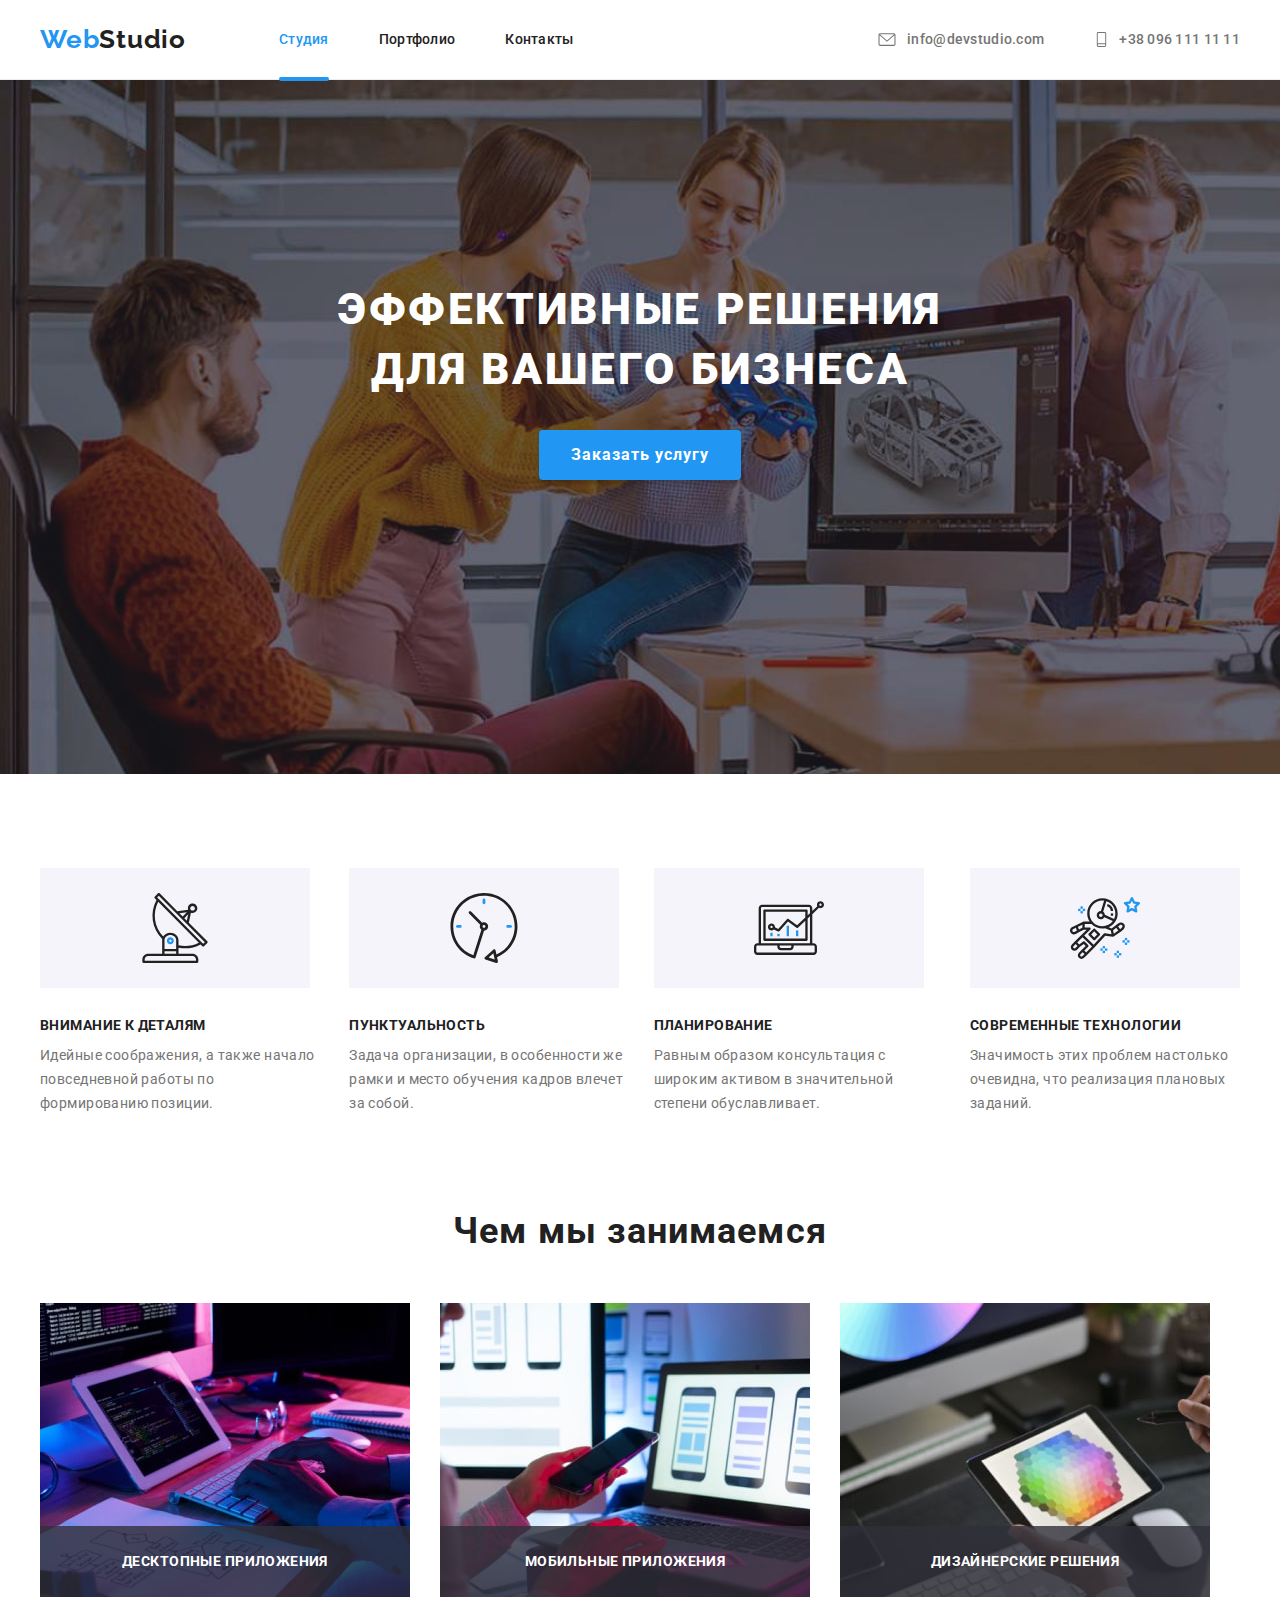
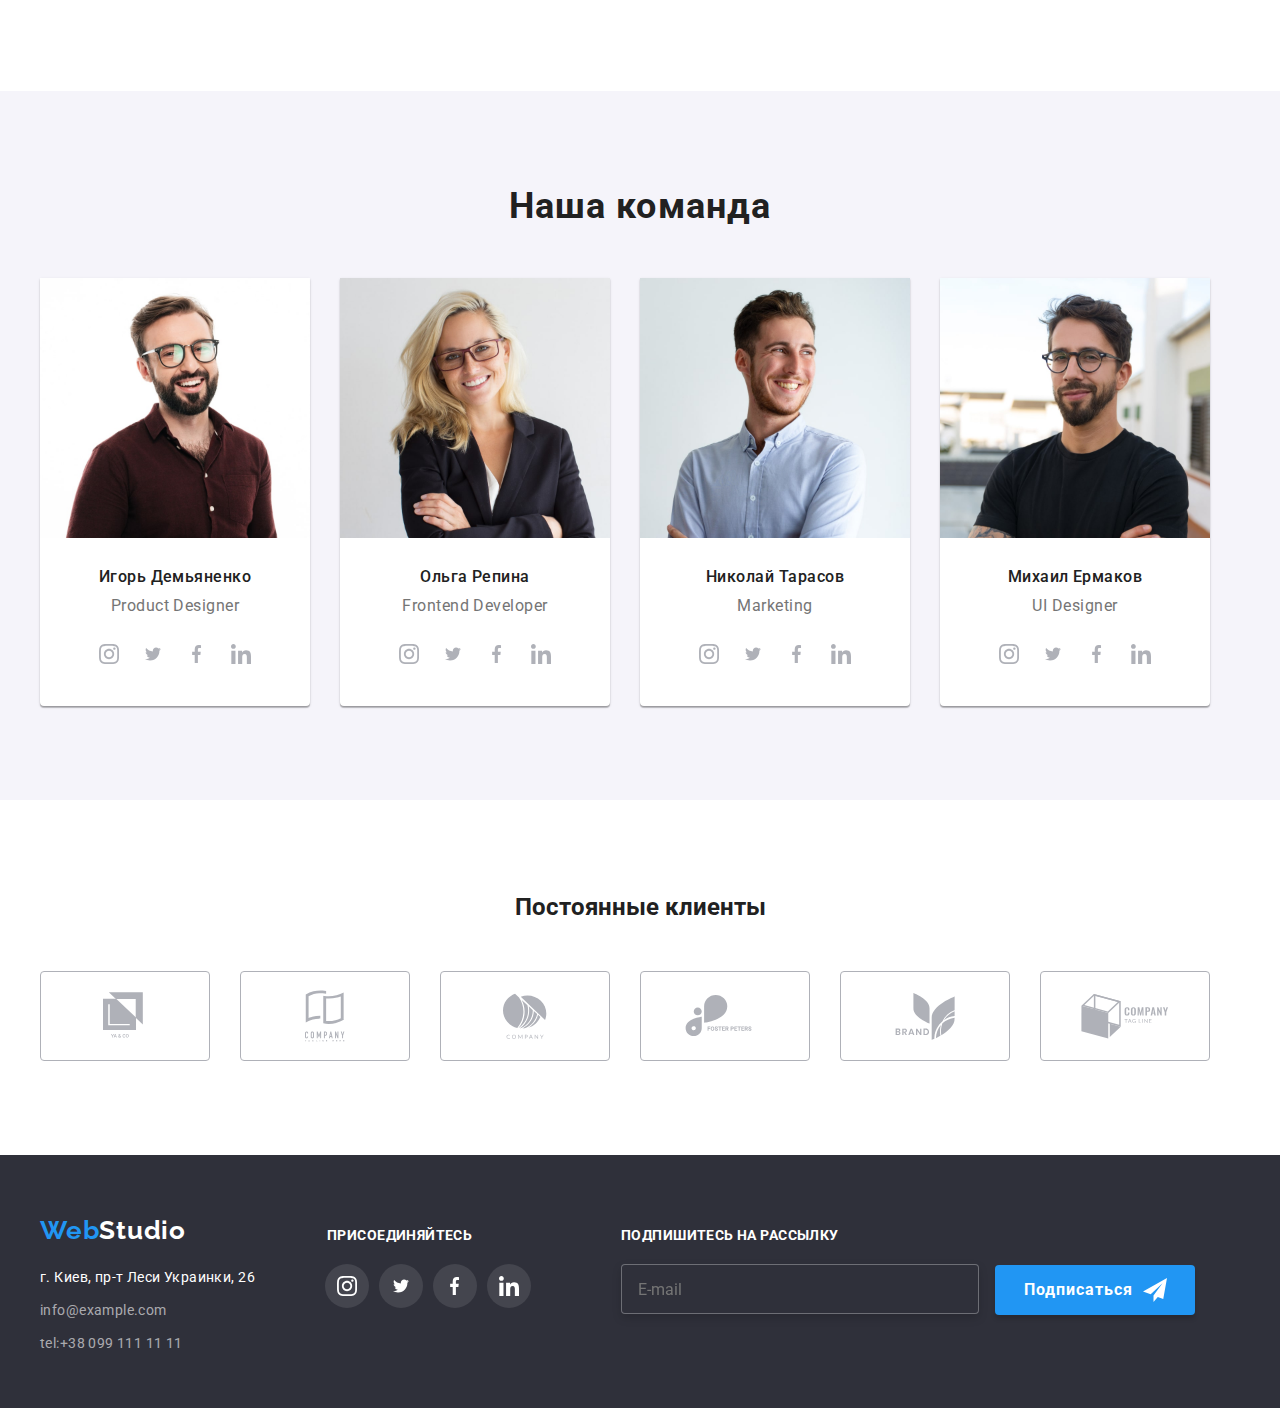
==== index.html @ 00662c03 "Add files via upload" ====
<!DOCTYPE html>
<html lang="en">
<head>
  <meta charset="UTF-8" />
  <meta name="viewport" content="width=device-width, initial-scale=1.0" />
  <title>Главная</title>
  <link href="https://fonts.googleapis.com/css2?family=Raleway:wght@700&family=Roboto:wght@400;500;700;900&display=swap"
    rel="stylesheet" />
  <link rel="stylesheet"
    href="https://cdnjs.cloudflare.com/ajax/libs/modern-normalize/1.0.0/modern-normalize.min.css" />
  <link rel="stylesheet" href="./css/main.css" />
  <link rel="stylesheet" href="./css/studio.css" />
</head>
  <body>
    <header class="header">
      <div class="container header-container">
      <a href="./"><p class="logo">Web<span class="logo-accent">Studio</span></p></a>
    <nav class="nav">
      <ul class="nav-list">
        <li class="nav-item"><a href="./" class="nav-link current">Студия</a></li>
        <li class="nav-item"><a href="./portfolio/portfolio.html" class="nav-link">Портфолио</a></li>
        <li class="nav-item"><a href="#our-team" class="nav-link">Контакты</a></li>
      </ul>
    </nav>
    <ul class="contacts">
      
      <li class="contacts-item">
        <a href="mailto:info@devstudio.com" class="contacts-link">
        <svg class="contacts-icon mail-icon">
          <use href="./img/icons/symbol-defs.svg#icon-mail"/>
        </svg>
          <span class="contacts-text">info@devstudio.com</span>
      </a>
      </li>
      <li class="contacts-item">
        <a href="tel:+380961111111" class="contacts-link">
          <svg class="contacts-icon tel-icon">
            <use href="./img/icons/symbol-defs.svg#icon-phone" />
          </svg><span class="contacts-text">+38 096 111 11 11</span></a>
      </li>
      </ul>
    </div>
    </header>
    <main>
      <section class="hero">
      <div class="container">
        <h1 class="hero-title">Эффективные решения<br> для вашего бизнеса</h1>
        <button class="hero-btn" data-modal-open>Заказать услугу</button>
      </div>
      <div class="backdrop is-hidden" data-modal>
        <div class="order">
          <form class="order-form">
            <h2 class="order-form-title">Оставьте свои данные, мы вам перезвоним</h2>
            <p class="form-field"><label for="name" class="form-label">Имя</label>
            <input type="text" name="name" id="name" class="form-input name" >
            <svg class="modal-name-img">
              <use href="./img/modal/symbol-defs.svg#name" />
            </svg>
          </p>
          
          <p class="form-field">
            <label for="tel" class="form-label">Телефон</label>
            <input type="tel" name="tel" id="tel" class="form-input tel">
            <svg class="modal-tel-img">
              <use href="./img/modal/symbol-defs.svg#tel"/>
            </svg>
          </p>
            

            <p class="form-field"><label for="email" class="form-label">Почта</label>
            <input type="email" name="email" id="email" class="form-input email">
          <svg class="modal-email-img">
            <use href="./img/modal/symbol-defs.svg#email" />
          </svg>
          </p>

            <p class="form-field">
              <label for="comments" class="form-label">Комментарии</label>
              <textarea name="comments" id="comments" placeholder="Введите текст" class="form-input text-area"></textarea>
            </p>


            <p class="form-field checkbox-field">
              <label for="license" class="checkbox-label">
                <input type="checkbox" name="license" id="license" value="agree" class="checkbox-input">
                <span class="checkbox-icon"></span>Соглашаюсь с рассылкой и принимаю <a href="" class="license-accent">Условия договора</a>
              </label>
            </p>

            <p class="send-order">
            <button class="send-order-btn">Отправить</button>
            </p>
          </form>
          <button class="close-btn" data-modal-close>
            
            <svg class="close-img">
              <use href="./img/modal/symbol-defs.svg#close-btn" />
            </svg>
            <!-- <svg class="close-img">
              <use href="./img/modal/" />
            </svg> -->
            
          </button>
        </div>
      </div>
      </section>
      <section class="feature">
        <h2 class="feature-main-title">Наши приемущества</h2>
        <div class="container">
          <ul class="feature-list">
            <li class="feature-item attention">
              <h3 class="feature-title">Внимание к деталям</h3>
              <p class="feature-text">Идейные соображения, а также начало повседневной работы по формированию позиции.</p>
            </li>
            <li class="feature-item punctuality">
              <h3 class="feature-title">Пунктуальность</h3>
              <p class="feature-text">Задача организации, в особенности же рамки и место обучения кадров влечет за собой.</p>
            </li>
            <li class="feature-item planning">
              <h3 class="feature-title">Планирование</h3>
              <p class="feature-text">Равным образом консультация с широким активом в значительной степени обуславливает.</p>
            </li>
            <li class="feature-item technologies">
              <h3 class="feature-title">Современные технологии</h3>
              <p class="feature-text">Значимость этих проблем настолько очевидна, что реализация плановых заданий.</p>
            </li>
          </ul>
        </div>
      </section>
      <section class="what-we-do">
        <div class="container">
          <h2 class="what-we-do-title">Чем мы занимаемся</h2>
          <ul class="what-we-do-list">
            <li class="what-we-do-item">
              <h3 class="what-we-do-item-title">Десктопные приложения</h3>
              <img src="./img/what-we-do/what-we-do_1.jpg" alt="Dont worry be happy" width="370" height="294"></li>
            <li class="what-we-do-item">
              <h3 class="what-we-do-item-title">Мобильные приложения</h3>
              <img src="./img/what-we-do/what-we-do_2.jpg" alt="Dont worry be happy" width="370" height="294"></li>
            <li class="what-we-do-item">
              <h3 class="what-we-do-item-title">Дизайнерские решения</h3>
              <img src="./img/what-we-do/what-we-do_3.jpg" alt="Dont worry be happy" width="370" height="294"></li>
          </ul>
        </div>
      </section>
      <section class="our-team" id="our-team">
        <div class="container">
<h2 class="our-team-title">Наша команда</h2>
<ul class="our-team-list">
  <li class="our-team-item"><img src="./img/our-team/our-team_1.jpg" alt="" width="270" height="260">
  <h3 class="our-team-item-title">Игорь Демьяненко</h3>
<p class="our-team-item-text">Product Designer</p>
<ul class="our-team-social-list">
  <li class="our-team-social-item"><a href="https://www.instagram.com/" class="our-team-social-link" target="_blank"
      rel="noopener noreferrer Nofollow"><svg class="social-icon instagram-icon">
        <use href='./img/icons/symbol-defs.svg#icon-instagram' />
      </svg></a></li>
      <li class="our-team-social-item"><a href="https://www.twitter.com/" class="our-team-social-link" target="_blank"
          rel="noopener noreferrer Nofollow"><svg class="social-icon twitter-icon">
            <use href='./img/icons/symbol-defs.svg#icon-twitter' />
          </svg></a></li>
          <li class="our-team-social-item"><a href="https://www.facebook.com/" class="our-team-social-link" target="_blank"
              rel="noopener noreferrer Nofollow"><svg class="social-icon facebook-icon">
                <use href='./img/icons/symbol-defs.svg#icon-facebook' />
              </svg></a></li>
              <li class="our-team-social-item"><a href="https://www.linkedin.com/" class="our-team-social-link" target="_blank"
                  rel="noopener noreferrer Nofollow"><svg class="social-icon linkedin-icon">
                    <use href='./img/icons/symbol-defs.svg#icon-linkedin' />
                  </svg></a></li>
</ul></li>
  <li class="our-team-item"><img src="./img/our-team/our-team_2.jpg" alt="" width="270" height="260">
  <h3 class="our-team-item-title">Ольга Репина</h3>
<p class="our-team-item-text">Frontend Developer</p>
<ul class="our-team-social-list">
  <li class="our-team-social-item"><a href="https://www.instagram.com/" class="our-team-social-link" target="_blank"
      rel="noopener noreferrer Nofollow"><svg class="social-icon instagram-icon">
        <use href='./img/icons/symbol-defs.svg#icon-instagram' />
      </svg></a></li>
      <li class="our-team-social-item"><a href="https://www.twitter.com/" class="our-team-social-link" target="_blank"
          rel="noopener noreferrer Nofollow"><svg class="social-icon twitter-icon">
            <use href='./img/icons/symbol-defs.svg#icon-twitter' />
          </svg></a></li>
          <li class="our-team-social-item"><a href="https://www.facebook.com/" class="our-team-social-link" target="_blank"
              rel="noopener noreferrer Nofollow"><svg class="social-icon facebook-icon">
                <use href='./img/icons/symbol-defs.svg#icon-facebook' />
              </svg></a></li>
              <li class="our-team-social-item"><a href="https://www.linkedin.com/" class="our-team-social-link" target="_blank"
                  rel="noopener noreferrer Nofollow"><svg class="social-icon linkedin-icon">
                    <use href='./img/icons/symbol-defs.svg#icon-linkedin' />
                  </svg></a></li>
</ul></li>
  <li class="our-team-item"><img src="./img/our-team/our-team_3.jpg" alt="" width="270" height="260">
  <h3 class="our-team-item-title">Николай Тарасов</h3>
<p class="our-team-item-text">Marketing</p>
<ul class="our-team-social-list">
  <li class="our-team-social-item"><a href="https://www.instagram.com/" class="our-team-social-link" target="_blank"
      rel="noopener noreferrer Nofollow"><svg class="social-icon instagram-icon">
        <use href='./img/icons/symbol-defs.svg#icon-instagram' />
      </svg></a></li>
      <li class="our-team-social-item"><a href="https://www.twitter.com/" class="our-team-social-link" target="_blank"
          rel="noopener noreferrer Nofollow"><svg class="social-icon twitter-icon">
            <use href='./img/icons/symbol-defs.svg#icon-twitter' />
          </svg></a></li>
          <li class="our-team-social-item"><a href="https://www.facebook.com/" class="our-team-social-link" target="_blank"
              rel="noopener noreferrer Nofollow"><svg class="social-icon facebook-icon">
                <use href='./img/icons/symbol-defs.svg#icon-facebook' />
              </svg></a></li>
              <li class="our-team-social-item"><a href="https://www.linkedin.com/" class="our-team-social-link" target="_blank"
                  rel="noopener noreferrer Nofollow"><svg class="social-icon linkedin-icon">
                    <use href='./img/icons/symbol-defs.svg#icon-linkedin' />
                  </svg></a></li>
</ul></li>
  <li class="our-team-item"><img src="./img/our-team/our-team_4.jpg" alt="" width="270" height="260">
  <h3 class="our-team-item-title">Михаил Ермаков</h3>
<p class="our-team-item-text">UI Designer</p>
<ul class="our-team-social-list">
  <li class="our-team-social-item"><a href="https://www.instagram.com/" class="our-team-social-link" target="_blank"
      rel="noopener noreferrer Nofollow"><svg class="social-icon instagram-icon">
        <use href='./img/icons/symbol-defs.svg#icon-instagram' />
      </svg></a></li>
      <li class="our-team-social-item"><a href="https://www.twitter.com/" class="our-team-social-link" target="_blank"
          rel="noopener noreferrer Nofollow"><svg class="social-icon twitter-icon">
            <use href='./img/icons/symbol-defs.svg#icon-twitter' />
          </svg></a></li>
          <li class="our-team-social-item"><a href="https://www.facebook.com/" class="our-team-social-link" target="_blank"
              rel="noopener noreferrer Nofollow"><svg class="social-icon facebook-icon">
                <use href='./img/icons/symbol-defs.svg#icon-facebook' />
              </svg></a></li>
              <li class="our-team-social-item"><a href="https://www.linkedin.com/" class="our-team-social-link" target="_blank"
                  rel="noopener noreferrer Nofollow"><svg class="social-icon linkedin-icon">
                    <use href='./img/icons/symbol-defs.svg#icon-linkedin' />
                  </svg></a></li>
</ul></li>
</ul>
        </div>
      </section>
      <section class="customers">
        <div class="container">
          <h2 class="customers-title">Постоянные клиенты</h2>
          <ul class="customers-list">
            <li class="customers-item"><a href="" class="customers-link"><svg class="customers-icon ya-co">
              <use href="./img/customers/symbol-defs.svg#icon-customers-logo1" />
            </svg></a></li>
            <li class="customers-item"><a href="" class="customers-link"><svg class="customers-icon comapny-tag-line-here">
              <use href="./img/customers/symbol-defs.svg#icon-customers-logo2" />
            </svg></a></li>
            <li class="customers-item"><a href="" class="customers-link"><svg class="customers-icon company">
              <use href="./img/customers/symbol-defs.svg#icon-customers-logo3" />
            </svg></a></li>
            <li class="customers-item"><a href="" class="customers-link"><svg class="customers-icon foster-peters">
              <use href="./img/customers/symbol-defs.svg#icon-customers-logo4" />
            </svg></a></li>
            <li class="customers-item"><a href="" class="customers-link"><svg class="customers-icon brand">
              <use href="./img/customers/symbol-defs.svg#icon-customers-logo5" />
            </svg></a></li>
            <li class="customers-item"><a href="" class="customers-link"><svg class="customers-icon company-tag-line">
              <use href="./img/customers/symbol-defs.svg#icon-customers-logo6" />
            </svg></a></li>
          </ul>
        </div>
      </section>
    </main>
    <footer class="footer">
      <div class="container">
        <div class="wrapper">
        <div>
          <a href="./" class="footer-logo-link">
            <p class="footer-logo logo">Web<span class="footer-logo-accent">Studio</span></p>
          </a>
          <ul class="footer-contacts-list">
            <li class="footer-contacts-item"><a href="https://www.google.com.ua/maps/place/%D0%B1%D1%83%D0%BB%D1%8C%D0%B2%D0%B0%D1%80+%D0%9B%D0%B5%D1%81%D1%96+%D0%A3%D0%BA%D1%80%D0%B0%D1%97%D0%BD%D0%BA%D0%B8,+26,+%D0%9A%D0%B8%D1%97%D0%B2,+02000"
                class="footer-contacts-address" target="_blank"
                  rel="noopener noreferrer Nofollow"><span class="footer-address-text">г. Киев, пр-т Леси Украинки, 26</span></a></li>
            <li class="footer-contacts-item"><a href="mailto:info@example.com" class="footer-contacts-mail" target="_blank"
                  rel="noopener noreferrer Nofollow"><span class="footer-mail-text">info@example.com</span></a></li>
            <li class="footer-contacts-item"><a href="tel:+380991111111" class="footer-contacts-tel" target="_blank"
                  rel="noopener noreferrer Nofollow"><span class="footer-tel-text">tel:+38 099 111 11 11</span></a></li>
          </ul>
        </div>
        <div>
          <h2 class="join-us">Присоединяйтесь</h2>
          <ul class="footer-social-list">
            <li class="footer-social-item"><a href="https://www.instagram.com/" class="footer-social-link" target="_blank"
                rel="noopener noreferrer Nofollow"><svg class="footer-social-icon instagram-icon">
                  <use href='./img/icons/symbol-defs.svg#icon-instagram' />
                </svg></a></li>
            <li class="footer-social-item"><a href="https://www.twitter.com/" class="footer-social-link" target="_blank"
                rel="noopener noreferrer Nofollow"><svg class="footer-social-icon twitter-icon">
                  <use href='./img/icons/symbol-defs.svg#icon-twitter' />
                </svg></a></li>
            <li class="footer-social-item"><a href="https://www.facebook.com/" class="footer-social-link" target="_blank"
                rel="noopener noreferrer Nofollow"><svg class="footer-social-icon facebook-icon">
                  <use href='./img/icons/symbol-defs.svg#icon-facebook' />
                </svg></a></li>
            <li class="footer-social-item"><a href="https://www.linkedin.com/" class="footer-social-link" target="_blank"
                rel="noopener noreferrer Nofollow"><svg class="footer-social-icon linkedin-icon">
                  <use href='./img/icons/symbol-defs.svg#icon-linkedin' />
                </svg></a></li>
          </ul>
        </div>
        <div class="subscribe">
          <form class="subscribe-form">
            <label for="subscribe-input" class="subscribe-label">Подпишитесь на рассылку</label>
            <input type="text" name="subscribe-input" id="subscribe-input" class="subscribe-input" placeholder="E-mail" >

            <button class="subscribe-btn"><span class="subscribe-btn-text">Подписаться</span> 
              <div class="subscribe-btn-img">
              <img src="./img/icons/icons-src/subscribe.svg" alt="Dont worry be happy"></div> </button>
          </form>
        </div>
        </div>
      </div>
    </footer>
    <script src="./js/js.js"></script>
  </body>

</html>
---- css/main.css ----
:root {
  --major-text-color: #757575;
  --title-text-color: #212121;
  --accent-color: #2196f3;
  --major-white-color: #ffffff;
  --minor-white-color: rgba(255, 255, 255, 0.6);
  --minor-bg-color: #2f303a;
  --sub-minor-bg-color: #f5f4fa;
  --icon-main: #afb1b8;
}

html {
  box-sizing: border-box;
}

*,
*::before,
*::after {
  box-sizing: inherit;
  margin: 0;
  padding: 0;
}

body {
  color: var(--major-text-color);
  font-family: "Roboto", sans-serif;
}
img {
  display: block;
}

h1,
h2,
h3,
h4,
h5,
h6 {
  color: var(--title-text-color);
  font-weight: 700;
  margin-top: 0;
  margin-bottom: 0;
}

a {
  text-decoration: none;
}
button {
  border: 0;
}

ul {
  padding-inline-start: 0px;
  margin: 0px;
  padding: 0px;
}

li {
  padding-inline-start: 0px;
  list-style-type: none;
}

p {
  margin-top: 0;
  margin-bottom: 0;
}

input {
  margin: 0;
  padding: 0;
}
.container {
  margin: 0 auto;
  width: 1230px;
  padding-left: 15px;
  padding-right: 15px;
}
/* Header */
.header {
  margin-top: 24px;
  padding-bottom: 24px;
  border-bottom: 1px solid #ececec;
}
.header-container {
  display: flex;
  align-items: center;
  justify-content: center;
}
.logo {
  font-family: Raleway;
  font-weight: 700;
  font-size: 26px;
  line-height: 1.2;
  letter-spacing: 0.03em;

  color: var(--accent-color);
}
.logo-accent {
  color: var(--title-text-color);
}
.nav {
  margin-left: 93px;
}
.nav-list {
  display: flex;
}
.nav-item {
}
.nav-list .nav-item + .nav-item {
  margin-left: 50px;
}
.nav-link {
  position: relative;
  font-weight: 500;
  font-size: 14px;
  line-height: 1.2;
  letter-spacing: 0.02em;

  color: var(--title-text-color);
}
.nav-link:hover,
.nav-link:focus {
  color: var(--accent-color);
  transition: cubic-bezier(0.4, 0, 0.2, 1);
  transition-duration: 250ms;
}
.nav-link.current {
  color: var(--accent-color);
}

.nav-link.current::after {
  display: block;
  content: "";
  margin-top: 28px;
  width: 100%;
  height: 4px;
  background-color: var(--accent-color);
  border-radius: 4px;
  position: absolute;
}
.nav-link.current:hover::after {
  width: 100%;
}

.contacts-link {
  display: flex;
  align-items: center;
  color: var(--major-text-color);
}
.contacts {
  display: flex;
  margin-left: auto;
  font-weight: 500;
  font-size: 14px;
  line-height: 1.2;
  letter-spacing: 0.02em;
  columns: var(--major-text-color);
}
.contacts .contacts-item + .contacts-item {
  margin-left: 50px;
}
.contacts-icon,
.contacts-icon {
  fill: var(--major-text-color);
}
.mail-icon {
  width: 20px;
  height: 17px;
}
.tel-icon {
  width: 15px;
  height: 17px;
}

.contacts-link:hover,
.contacts-link:focus {
  color: var(--accent-color);
  transition: cubic-bezier(0.4, 0, 0.2, 1);
  transition-duration: 250ms;
}
.contacts-link:hover .contacts-icon,
.contacts-link:focus .contacts-icon {
  transition: cubic-bezier(0.4, 0, 0.2, 1);
  transition-duration: 250ms;
  fill: var(--accent-color);
}

.contacts-text {
  margin-left: 10px;
}
/* Header */
/* Footer */
.footer {
  background-color: var(--minor-bg-color);
}
.wrapper {
  display: flex;
}
.footer-logo {
  padding-top: 60px;
  margin-bottom: 20px;
}
.footer-logo-accent {
  color: var(--major-white-color);
}

.footer-address-text {
  display: block;
  font-size: 14px;
  line-height: 1.71;
  letter-spacing: 0.03em;
  color: var(--major-white-color);
  margin-bottom: 9px;
}
.footer-contacts-mail {
  display: block;
  margin-bottom: 9px;
}

.footer-mail-text,
.footer-tel-text {
  font-size: 14px;
  line-height: 1.71;
  letter-spacing: 0.03em;
  color: var(--minor-white-color);
}
.join-us {
  display: block;
  font-weight: 700;
  font-size: 14px;
  margin-top: 72px;
  margin-left: 72px;
  margin-bottom: 20px;
  line-height: 1.2;
  letter-spacing: 0.03em;
  text-transform: uppercase;
  color: var(--major-white-color);
}

.footer-social-list {
  display: inline-flex;
  border-radius: 50%;
  margin-left: 70px;
  margin-bottom: 100px;
}
.footer-social-list .footer-social-item + .footer-social-item {
  margin-left: 10px;
}

.footer-social-link {
  width: 44px;
  height: 44px;
  display: flex;
  align-items: center;
  justify-content: center;
}
.footer-social-icon {
  fill: var(--major-white-color);
}
.footer-social-item {
  background-color: rgba(255, 255, 255, 0.1);
  border-radius: 50%;
}
.footer-social-item:hover {
  background-color: var(--accent-color);
  border-radius: 50%;
  transition: cubic-bezier(0.4, 0, 0.2, 1);
  transition-duration: 250ms;
}
.footer-social-item:hover .social-icon {
  fill: var(--major-white-color);
  transition: cubic-bezier(0.4, 0, 0.2, 1);
  transition-duration: 250ms;
}

.subscribe {
  margin-left: 90px;
  margin-top: 72px;
}
.subscribe-input {
  width: 358px;
  height: 50px;
  padding-left: 16px;
  color: var(--major-text-color);
  background: #2f303a;
  border: 1px solid rgba(255, 255, 255, 0.3);
  box-sizing: border-box;
  filter: drop-shadow(0px 4px 4px rgba(0, 0, 0, 0.15));
  border-radius: 4px;
}
.subscribe-form {
}
.subscribe-label {
  display: block;
  margin-bottom: 20px;
  font-weight: 700;
  font-size: 14px;
  line-height: 1.2;
  letter-spacing: 0.03em;
  text-transform: uppercase;
  color: var(--major-white-color);
}
.subscribe-btn {
  display: inline-flex;
  position: relative;
  width: 200px;
  height: 50px;
  margin-left: 12px;
  font-weight: 700;
  font-size: 16px;
  line-height: 1.87;
  align-items: center;
  text-align: center;
  letter-spacing: 0.06em;
  color: var(--major-white-color);
  background: var(--accent-color);
  background-position: 160px center;
  box-shadow: 0px 4px 4px rgba(0, 0, 0, 0.15);
  border-radius: 4px;
}
.subscribe-btn-text {
  margin-left: 29px;
  margin-right: 10px;
}
/* Footer */
/* Social icons */
.instagram-icon {
  width: 20px;
  height: 20px;
}

.twitter-icon {
  width: 20px;
  height: 16px;
}
.facebook-icon {
  width: 10px;
  height: 20px;
}
.linkedin-icon {
  width: 20px;
  height: 20px;
}
/* Social icons */
---- css/studio.css ----
/* Hero */
.hero {
  text-align: center;
  padding-bottom: 94px;
  padding-top: 200px;
  background-image: url(../img/hero/img-overlay.svg), url(../img/hero/hero-img.jpg);
  background-repeat: no-repeat;
  background-size: cover;
}
.hero-title {
  color: var(--major-white-color);
  font-weight: 900;
  font-size: 44px;
  line-height: 1.36em;
  letter-spacing: 0.06em;
  text-transform: uppercase;
  margin-bottom: 30px;
}
.hero-btn {
  font-weight: 700;
  font-size: 16px;
  line-height: 1.87;
  letter-spacing: 0.06em;
  padding: 10px 32px;
  margin-bottom: 200px;
  color: #ffffff;
  background-color: var(--accent-color);
  box-shadow: 0px 4px 4px rgba(0, 0, 0, 0.15);
  border-radius: 4px;
  cursor: pointer;
}
/* Hero */
/* Order */
.backdrop {
  position: fixed;
  top: 0;
  left: 0;
  width: 100%;
  height: 100%;
  background-color: rgba(0, 0, 0, 0.2);
  z-index: 3;
}

.backdrop.is-hidden {
  opacity: 0;
  pointer-events: none;
}
.order {
  position: absolute;
  top: 50%;
  left: 50%;
  transform: translate(-50%, -50%);
  animation: animate 100ms;
  width: 528px;
  height: 581px;
  text-align: left;
  background-color: var(--major-white-color);
  box-shadow: 0px 1px 3px rgba(0, 0, 0, 0.12), 0px 1px 1px rgba(0, 0, 0, 0.14), 0px 2px 1px rgba(0, 0, 0, 0.2);
  border-radius: 4px;
}

.order::before {
  content: "";
}

.order-form-title {
  margin-top: 40px;
  margin-bottom: 30px;
  font-weight: 700;
  font-size: 20px;
  line-height: 1.2;
  text-align: center;
  letter-spacing: 0.03em;

  color: var(--title-text-color);
}

.form-field {
  position: relative;
  /* outline: 2px solid black; */
  /* display: flex;
  flex-direction: column;
  align-items: start; */
  width: 448px;
  margin: 0 auto 10px;
}

.form-label {
  font-size: 12px;
  line-height: 1.2;
  letter-spacing: 0.01em;

  color: var(--major-text-color);
}

.form-input {
  width: 100%;
  height: 40px;
  padding-left: 35px;
  border: 1px solid rgba(33, 33, 33, 0.2);
  box-sizing: border-box;
  border-radius: 4px;
  font-size: 14px;
  line-height: 1.71;
  letter-spacing: 0.03em;
  color: var(--major-text-color);
}
.form-input {
  outline: none;
}

.modal-name-img {
  position: absolute;
  top: 32px;
  left: 15px;
  width: 12px;
  height: 12px;
}
.modal-tel-img {
  position: absolute;
  top: 32px;
  left: 15px;
  width: 13px;
  height: 13px;
}
.modal-email-img {
  position: absolute;
  top: 32px;
  left: 15px;
  width: 15px;
  height: 12px;
}
.form-input.name:hover,
.form-input.name:focus {
  border-color: var(--accent-color);
  transition: cubic-bezier(0.4, 0, 0.2, 1);
  transition-duration: 250ms;
}
.form-input.name:hover + .modal-name-img,
.form-input.name:focus + .modal-name-img {
  fill: var(--accent-color);
  transition: cubic-bezier(0.4, 0, 0.2, 1);
  transition-duration: 250ms;
}
.form-input.email:hover,
.form-input.email:focus {
  border-color: var(--accent-color);
  transition: cubic-bezier(0.4, 0, 0.2, 1);
  transition-duration: 250ms;
}
.form-input.email:hover + .modal-email-img,
.form-input.email:focus + .modal-email-img {
  fill: var(--accent-color);
  transition: cubic-bezier(0.4, 0, 0.2, 1);
  transition-duration: 250ms;
}
.form-input.tel:hover,
.form-input.tel:focus {
  border-color: var(--accent-color);
  transition: cubic-bezier(0.4, 0, 0.2, 1);
  transition-duration: 250ms;
}
.form-input.tel:hover + .modal-tel-img,
.form-input.tel:focus + .modal-tel-img {
  fill: var(--accent-color);
  transition: cubic-bezier(0.4, 0, 0.2, 1);
  transition-duration: 250ms;
}

.send-order {
  margin-top: 30px;
  text-align: center;
}
.send-order-btn {
  padding: 10px 56px;
  font-weight: 700;
  font-size: 16px;
  line-height: 1.87;
  letter-spacing: 0.06em;

  color: var(--major-white-color);
  background: var(--accent-color);
  box-shadow: 0px 4px 4px rgba(0, 0, 0, 0.15);
  border-radius: 4px;
  cursor: pointer;
}
.form-field {
  position: relative;
}
.checkbox-input {
  position: absolute;
  appearance: none;
}
.checkbox-field {
}
.checkbox-label {
  font-size: 14px;
  line-height: 1.71;
  letter-spacing: 0.03em;
  color: var(--major-text-color);
}
.checkbox-icon {
  display: inline-block;
  width: 16px;
  height: 15px;
  margin-right: 9px;
  border: 1px solid black;
  border-radius: 4px;
}
.license-accent {
  color: var(--accent-color);
  text-decoration: underline;
}

.checkbox-input:checked + .checkbox-icon {
  background-color: var(--accent-color);
  background-image: url(../img/modal/checkbox.svg);
  background-repeat: no-repeat;
  background-size: contain;
  background-origin: border-box;
  border-color: var(--accent-color);
}

.text-area {
  width: 448px;
  height: 120px;
  padding: 12px 16px;
  resize: none;
}

.form- @keyframes animate {
  0% {
    transform: scale(0);
  }

  50% {
    transform: scale(0.5);
  }

  100% {
    transform: scale(1);
  }
}
.close-btn {
  position: absolute;
  top: 8px;
  right: 8px;
  width: 30px;
  height: 30px;
  background-color: #ffffff;
  border: 1px solid rgba(0, 0, 0, 0.1);
  border-radius: 50%;
  cursor: pointer;
}
.close-img {
  position: absolute;
  top: 50%;
  left: 50%;
  transform: translate(-50%, -50%);
  width: 11px;
  height: 11px;
  fill: var(--title-text-color);
}

.close-btn:hover .close-img {
  fill: var(--accent-color);
}

.close-order {
  width: 11px;
  height: 11px;
  fill: black;
}

/* Order */
/* Feature */
.feature {
  /* outline: 1px solid yellow; */
  padding-top: 94px;
  padding-bottom: 94px;
}
.feature-main-title {
  display: none;
}
.feature-list {
  display: flex;
}

.feature-list .feature-item + .feature-item {
  margin-left: 30px;
}

.feature-title {
  font-weight: 700;
  margin-bottom: 10px;
  font-size: 14px;
  line-height: 1.14em;
  letter-spacing: 0.03em;
  text-transform: uppercase;
}
.feature-text {
  font-size: 14px;
  line-height: 1.71em;
  letter-spacing: 0.03em;
}
.feature-list .feature-item::before {
  content: "";
  display: inline-flex;
  width: 270px;
  height: 120px;
  margin-bottom: 30px;
  background-color: var(--btn-bg-color);
}
.feature-list .attention::before {
  content: "";
  background-color: var(--sub-minor-bg-color);
  background-image: url(../img/feature/feature-1.svg);
  background-repeat: no-repeat;
  background-position: center;
}
.feature-list .punctuality::before {
  content: "";
  background-color: var(--sub-minor-bg-color);
  background-image: url(../img/feature/feature-2.svg);
  background-repeat: no-repeat;
  background-position: center;
}
.feature-list .planning::before {
  content: "";
  background-color: var(--sub-minor-bg-color);
  background-image: url(../img/feature/feature-3.svg);
  background-repeat: no-repeat;
  background-position: center;
}
.feature-list .technologies::before {
  content: "";
  background-color: var(--sub-minor-bg-color);
  background-image: url(../img/feature/feature-4.svg);
  background-repeat: no-repeat;
  background-position: center;
}
/* Feature */
/* What we do */
.what-we-do {
  padding-bottom: 94px;
  /* outline: 1px solid green; */
}
.what-we-do-title {
  font-weight: 700;
  font-size: 36px;
  line-height: 1.2em;
  text-align: center;
  letter-spacing: 0.03em;
  margin-bottom: 50px;
}
.what-we-do-list {
  display: flex;
}
.what-we-do-list .what-we-do-item + .what-we-do-item {
  margin-left: 30px;
}
.what-we-do-item {
  position: relative;
}
.what-we-do-item-title {
  font-weight: 700;
  font-size: 14px;
  line-height: 1.2em;
  text-align: center;
  letter-spacing: 0.03em;
  text-transform: uppercase;
  color: var(--major-white-color);
  position: absolute;
  left: 0;
  bottom: 0;
  width: 100%;
  padding-top: 27px;
  padding-bottom: 27px;
  background-color: rgba(47, 48, 58, 0.8);
}
/* What we do */
/* Our team */
.our-team {
  padding-bottom: 94px;
  padding-top: 94px;
  text-align: center;
  background-color: var(--sub-minor-bg-color);
  /* outline: 1px solid blue; */
}

.our-team-title {
  font-weight: 700;
  font-size: 36px;
  line-height: 1.2em;
  text-align: center;
  letter-spacing: 0.03em;
  margin-bottom: 50px;
}
.our-team-list {
  display: flex;
}

.our-team-list .our-team-item + .our-team-item {
  margin-left: 30px;
}
.our-team-list .our-team-item {
  width: 270px;
  background: var(--major-white-color);
  box-shadow: 0px 1px 3px rgba(0, 0, 0, 0.12), 0px 1px 1px rgba(0, 0, 0, 0.14), 0px 2px 1px rgba(0, 0, 0, 0.2);
  border-radius: 0px 0px 4px 4px;
}

.our-team-list .our-team-item-title {
  font-weight: 500;
  font-size: 16px;
  line-height: 1.18em;
  letter-spacing: 0.03em;
  margin-top: 30px;
  margin-left: auto;
  margin-bottom: 10px;
  margin-right: auto;
}
.our-team-list .our-team-item-text {
  font-size: 16px;
  line-height: 1.18;
  letter-spacing: 0.03em;
  margin-bottom: 16px;
}

.our-team-social-list {
  display: inline-flex;
  border-radius: 50%;
  margin-bottom: 30px;
}

.our-team-social-link {
  width: 44px;
  height: 44px;
  display: flex;
  align-items: center;
  justify-content: center;
}
.social-icon {
  fill: var(--icon-main);
}
.our-team-social-item:hover {
  background-color: var(--accent-color);
  border-radius: 50%;
  transition: cubic-bezier(0.4, 0, 0.2, 1);
  transition-duration: 250ms;
}
.our-team-social-item:hover .social-icon {
  fill: var(--major-white-color);
  transition: cubic-bezier(0.4, 0, 0.2, 1);
  transition-duration: 250ms;
}

/* Our team */
/* Customers */
.customers {
  margin-top: 94px;
  padding-bottom: 94px;
}
.customers-title {
  text-align: center;
  margin-bottom: 50px;
}
.customers-list {
  display: inline-flex;
}
.customers-item {
  display: flex;
  width: 170px;
  height: 90px;
  align-items: center;
  justify-content: center;
  border: 1px solid #afb1b8;
  border-radius: 4px;
}
.customers-link {
  display: flex;

  align-items: center;
  justify-content: center;
}
.customers-icon {
  fill: var(--icon-main);
}

.ya-co {
  width: 44px;
  height: 49px;
}
.comapny-tag-line-here {
  width: 40px;
  height: 52px;
}
.company {
  width: 44px;
  height: 49px;
}
.foster-peters {
  width: 80px;
  height: 42px;
}
.brand {
  width: 60px;
  height: 47px;
}
.company-tag-line {
  width: 88px;
  height: 45px;
}
.customers-item:hover {
  border-color: var(--accent-color);
  transition: cubic-bezier(0.4, 0, 0.2, 1);
  transition-duration: 250ms;
}

.customers-item:hover .customers-icon {
  fill: var(--accent-color);
  transition: cubic-bezier(0.4, 0, 0.2, 1);
  transition-duration: 250ms;
}

.customers-list .customers-item + .customers-item {
  margin-left: 30px;
}
/* Customers */
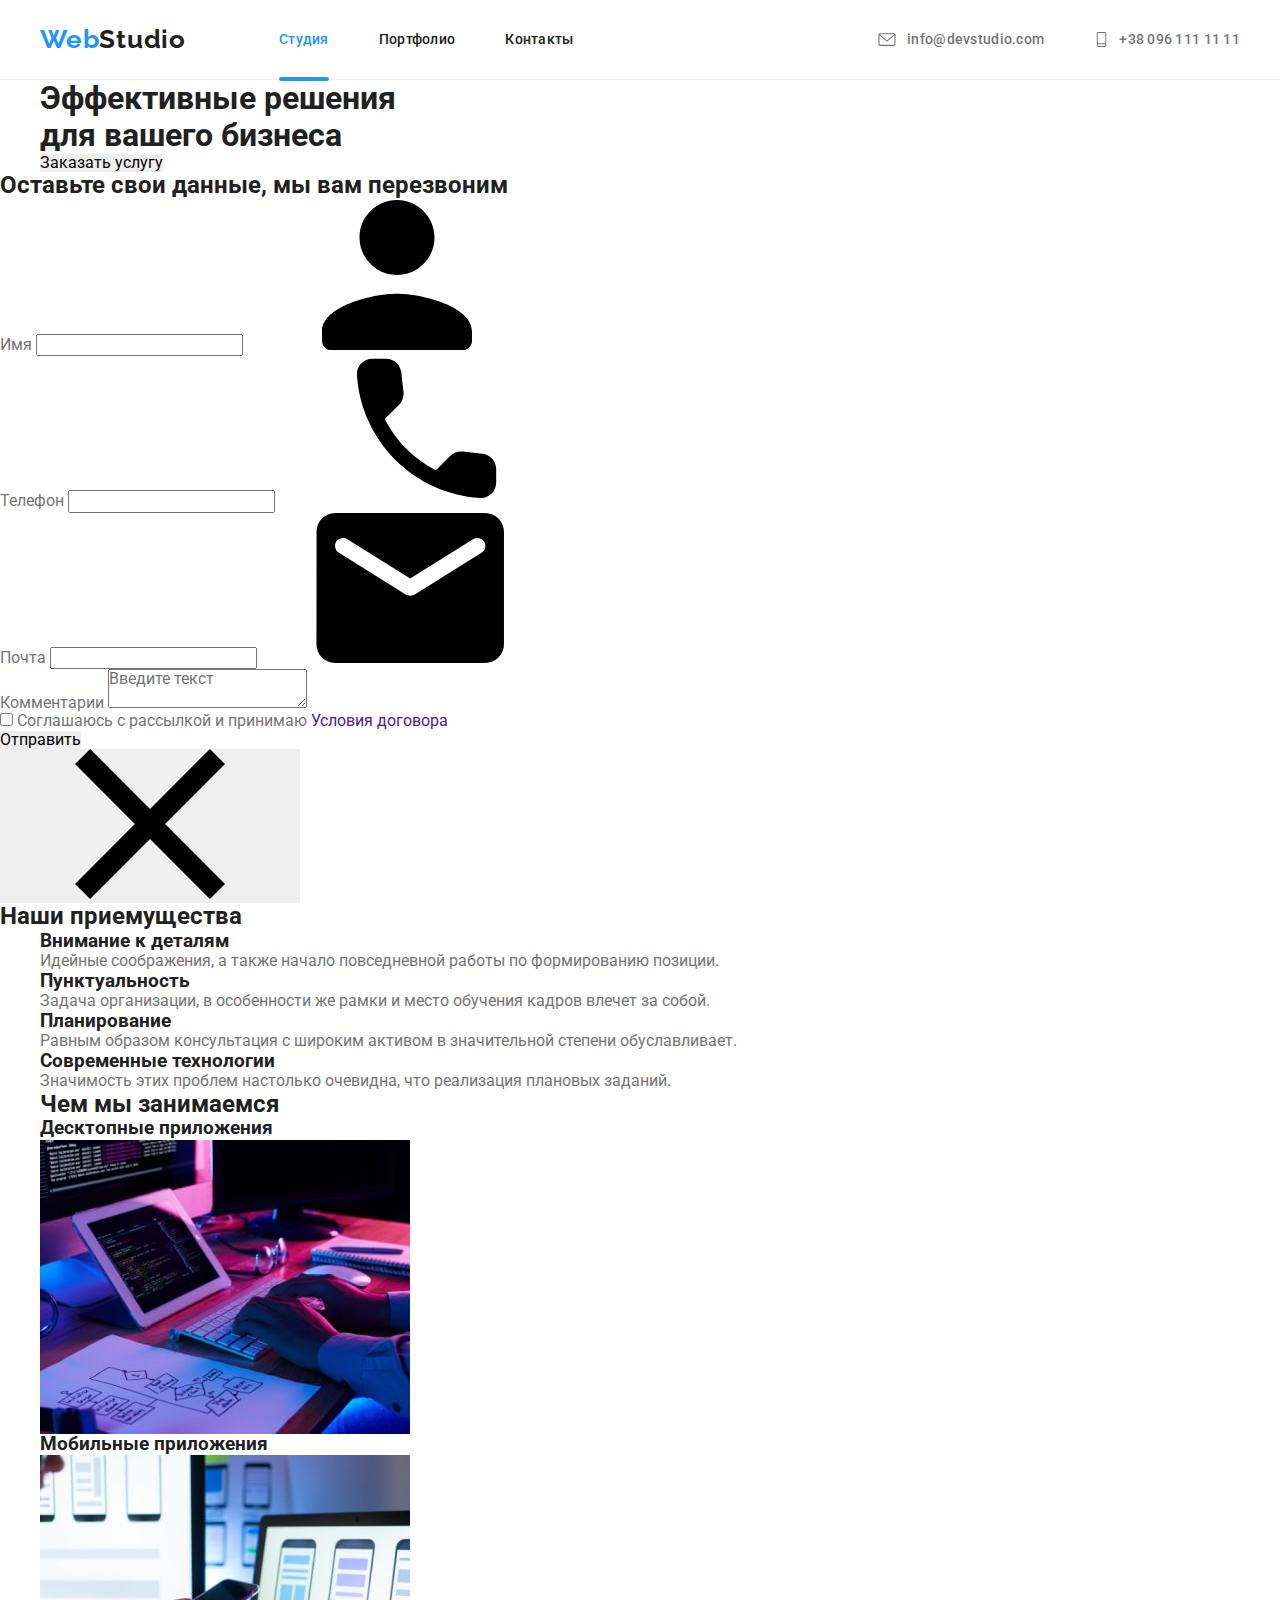
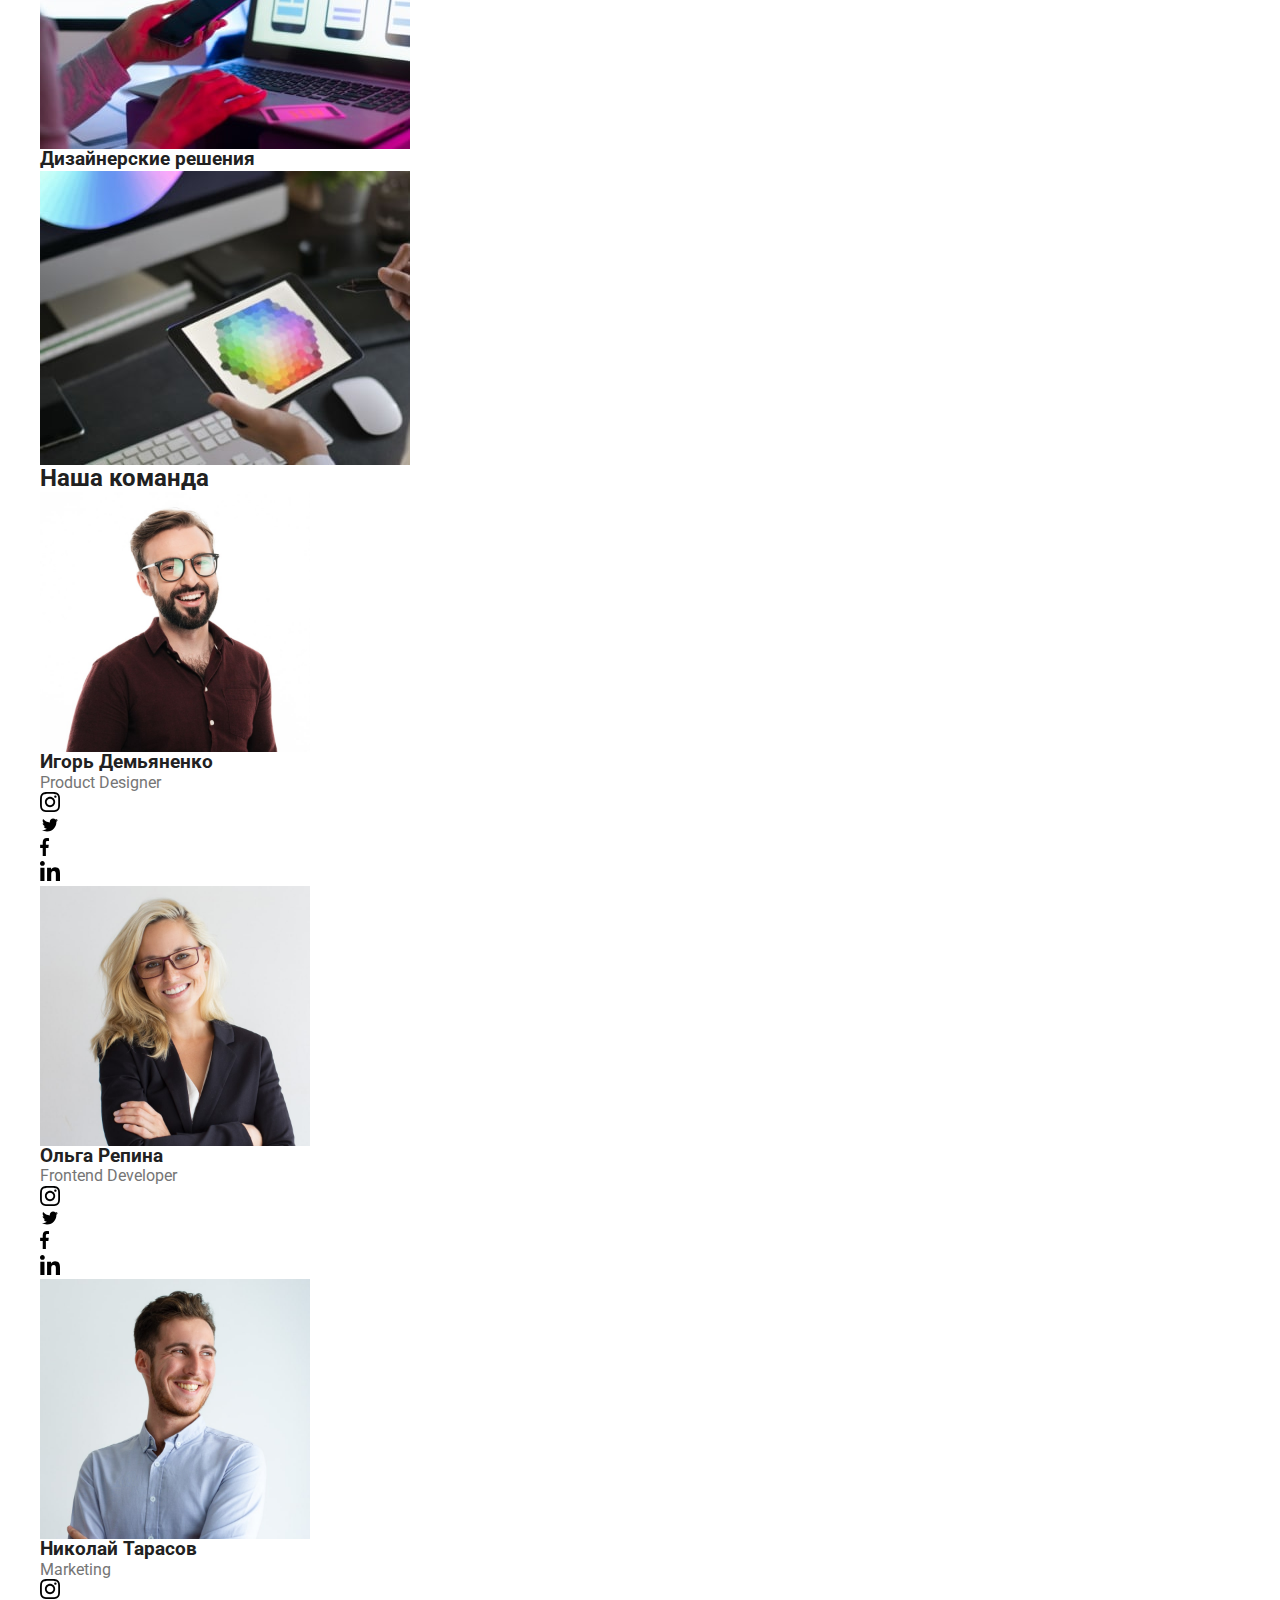
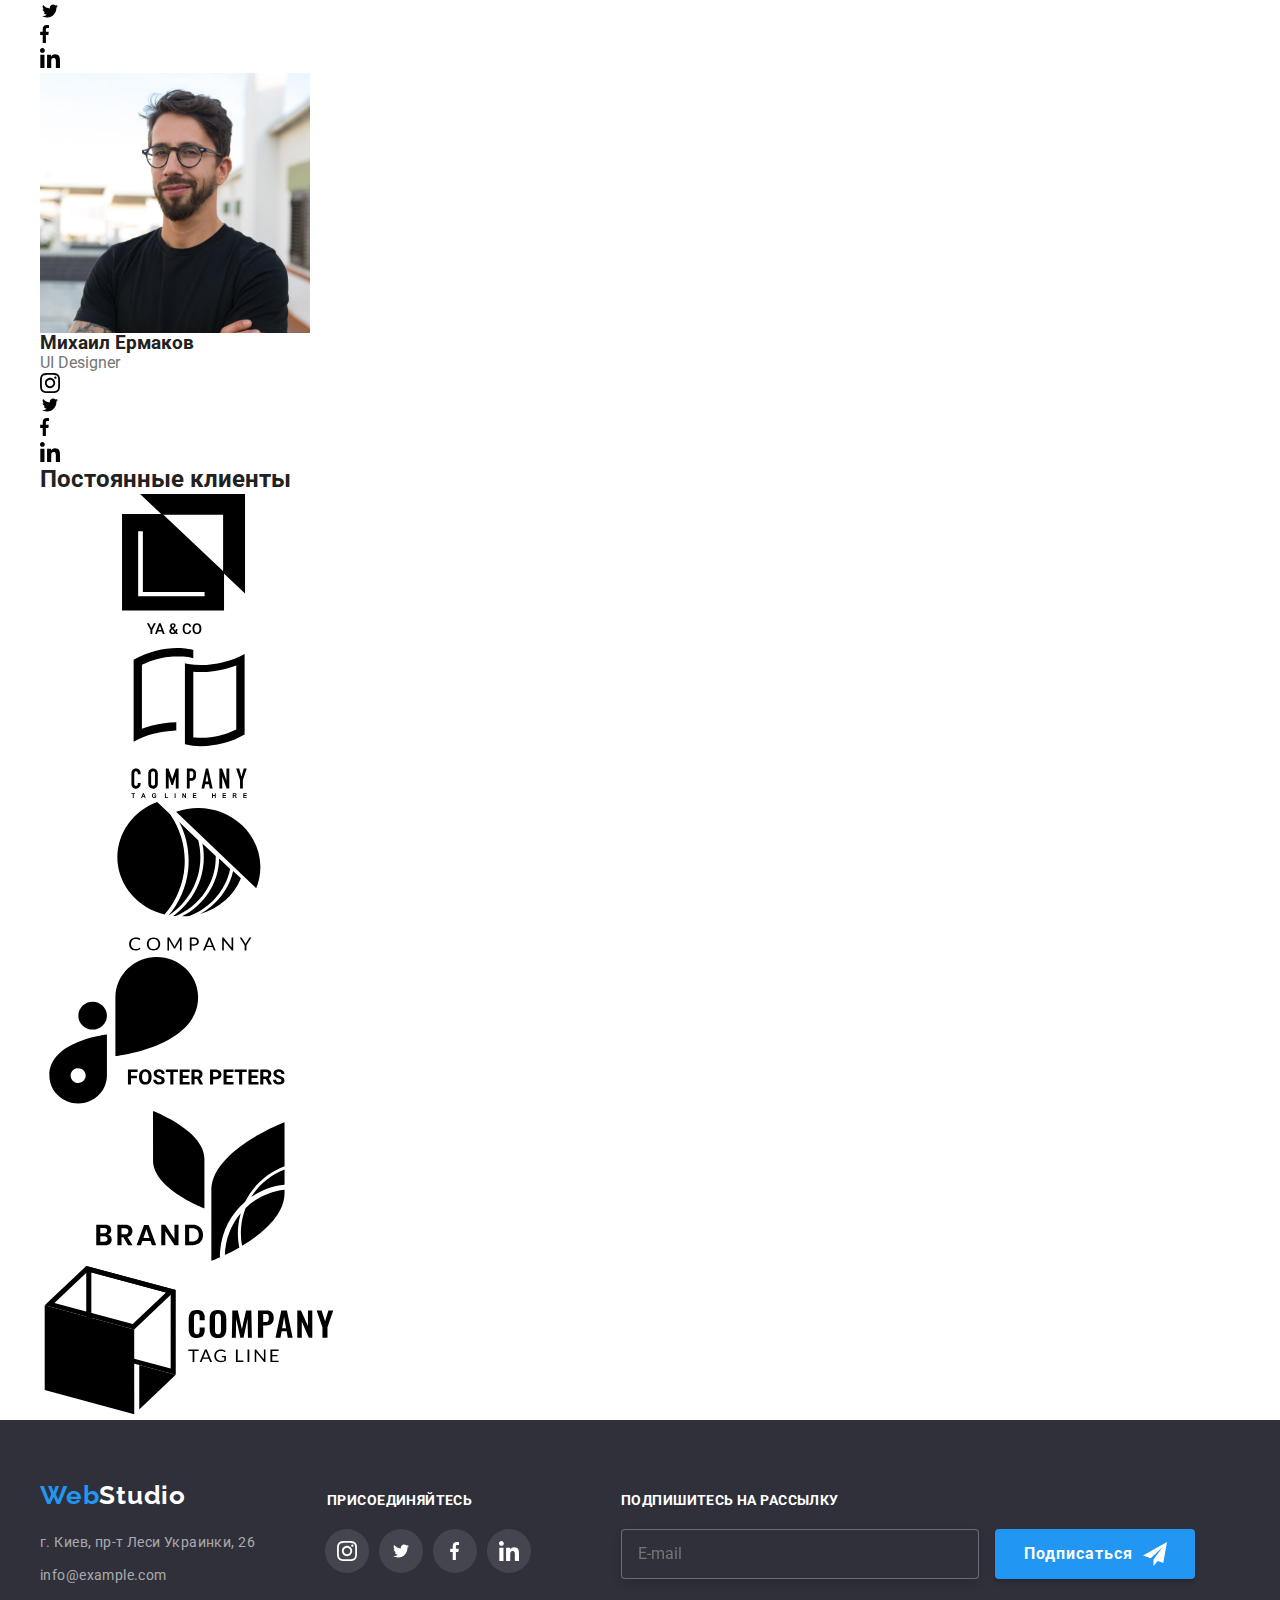
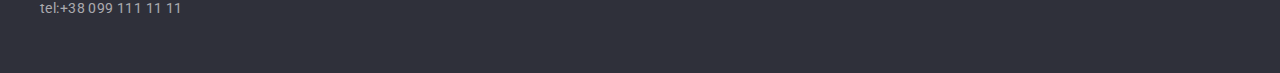
==== commit 14603eab: "1" ====
--- a/index.html
+++ b/index.html
@@ -8,8 +8,7 @@
     rel="stylesheet" />
   <link rel="stylesheet"
     href="https://cdnjs.cloudflare.com/ajax/libs/modern-normalize/1.0.0/modern-normalize.min.css" />
-  <link rel="stylesheet" href="./css/main.css" />
-  <link rel="stylesheet" href="./css/studio.css" />
+    <link rel="stylesheet" href="./css/main.min.css">
 </head>
   <body>
     <header class="header">
--- a/css/main.min.css
+++ b/css/main.min.css
@@ -0,0 +1,2 @@
+html{-webkit-box-sizing:border-box;box-sizing:border-box}*,*::before,*::after{-webkit-box-sizing:inherit;box-sizing:inherit;margin:0;padding:0}body{color:#757575;font-family:"Roboto", sans-serif}img{display:block}h1,h2,h3,h4,h5,h6{color:#212121;font-weight:700;margin-top:0;margin-bottom:0}a{text-decoration:none}button{border:0}ul{-webkit-padding-start:0px;padding-inline-start:0px;margin:0px;padding:0px}li{-webkit-padding-start:0px;padding-inline-start:0px;list-style-type:none}p{margin-top:0;margin-bottom:0}input{margin:0;padding:0}.container{margin:0 auto;width:1230px;padding-left:15px;padding-right:15px}.instagram-icon{width:20px;height:20px}.twitter-icon{width:20px;height:16px}.facebook-icon{width:10px;height:20px}.linkedin-icon{width:20px;height:20px}.header{margin-top:24px;padding-bottom:24px;border-bottom:1px solid #ececec}.header-container{display:-webkit-box;display:-ms-flexbox;display:flex;-webkit-box-align:center;-ms-flex-align:center;align-items:center;-webkit-box-pack:center;-ms-flex-pack:center;justify-content:center}.logo{font-family:Raleway;font-weight:700;font-size:26px;line-height:1.2;letter-spacing:0.03em;color:#2196f3}.logo-accent{color:#212121}.nav{margin-left:93px}.nav-list{display:-webkit-box;display:-ms-flexbox;display:flex}.nav-list .nav-item+.nav-item{margin-left:50px}.nav-link{position:relative;font-weight:500;font-size:14px;line-height:1.2;letter-spacing:0.02em;color:#212121}.nav-link:hover,.nav-link:focus{color:#2196f3;-webkit-transition:cubic-bezier(0.4, 0, 0.2, 1);transition:cubic-bezier(0.4, 0, 0.2, 1);-webkit-transition-duration:250ms;transition-duration:250ms}.nav-link.current{color:#2196f3}.nav-link.current::after{display:block;content:"";margin-top:28px;width:100%;height:4px;background-color:#2196f3;border-radius:4px;position:absolute}.nav-link.current:hover::after{width:100%}.contacts-link{display:-webkit-box;display:-ms-flexbox;display:flex;-webkit-box-align:center;-ms-flex-align:center;align-items:center;color:#757575}.contacts-link:hover,.contacts-link:focus{-webkit-transition:cubic-bezier(0.4, 0, 0.2, 1);transition:cubic-bezier(0.4, 0, 0.2, 1);-webkit-transition-duration:250ms;transition-duration:250ms;color:#2196f3}.contacts-link:hover .contacts-icon,.contacts-link:focus .contacts-icon{-webkit-transition:cubic-bezier(0.4, 0, 0.2, 1);transition:cubic-bezier(0.4, 0, 0.2, 1);-webkit-transition-duration:250ms;transition-duration:250ms;fill:#2196f3}.contacts{display:-webkit-box;display:-ms-flexbox;display:flex;margin-left:auto;font-weight:500;font-size:14px;line-height:1.2;letter-spacing:0.02em;-webkit-columns:#757575;columns:#757575}.contacts .contacts-item+.contacts-item{margin-left:50px}.contacts-icon,.contacts-icon{fill:#757575}.mail-icon{width:20px;height:17px}.tel-icon{width:15px;height:17px}.contacts-text{margin-left:10px}.portfolio{margin-bottom:94px}.portfolio-title{display:none}.portfolio-btn-list{display:-webkit-box;display:-ms-flexbox;display:flex;-webkit-box-align:center;-ms-flex-align:center;align-items:center;-webkit-box-pack:center;-ms-flex-pack:center;justify-content:center;margin-top:94px;margin-bottom:50px}.portfolio-btn-list .portfolio-item+.portfolio-item{margin-left:8px}.portfolio-btn-list button:hover,.portfolio-btn-list button:focus{background-color:#2196f3;color:#fff;cursor:pointer;-webkit-box-shadow:0px 3px 1px rgba(0,0,0,0.1),0px 1px 2px rgba(0,0,0,0.08),0px 2px 2px rgba(0,0,0,0.12);box-shadow:0px 3px 1px rgba(0,0,0,0.1),0px 1px 2px rgba(0,0,0,0.08),0px 2px 2px rgba(0,0,0,0.12);border-radius:4px;-webkit-transition:cubic-bezier(0.4, 0, 0.2, 1);transition:cubic-bezier(0.4, 0, 0.2, 1);-webkit-transition-duration:250ms;transition-duration:250ms}.portfolio-btn{font-weight:500;font-size:16px;line-height:1.62em;text-align:center;letter-spacing:0.03em;background-color:#f5f4fa;padding:6px 22px;border-radius:4%}.examples{display:none}.examples-list{display:-webkit-box;display:-ms-flexbox;display:flex;-ms-flex-wrap:wrap;flex-wrap:wrap}.examples-list .examples-item:hover{-webkit-box-sizing:border-box;box-sizing:border-box;-webkit-box-shadow:0px 1px 1px rgba(0,0,0,0.12),0px 4px 4px rgba(0,0,0,0.06),1px 4px 6px rgba(0,0,0,0.16);box-shadow:0px 1px 1px rgba(0,0,0,0.12),0px 4px 4px rgba(0,0,0,0.06),1px 4px 6px rgba(0,0,0,0.16);-webkit-transition:cubic-bezier(0.4, 0, 0.2, 1);transition:cubic-bezier(0.4, 0, 0.2, 1);-webkit-transition-duration:250ms;transition-duration:250ms}.examples-list .examples-item:not(:nth-last-child(-n+3)){margin-bottom:30px}.examples-list .examples-title{font-size:18px;line-height:2em;letter-spacing:0.06em;margin-left:24px}.examples-list .examples-item{border:1px solid #eeeeee;width:372px}.examples-list .examples-item:not(:nth-child(3n)){margin-right:30px}.examples-list .examples-item:hover .examples-text{opacity:1;-webkit-transform:translatey(0);transform:translatey(0)}.examples-subtitle{font-size:16px;margin-left:24px;line-height:1.87em;letter-spacing:0.03em;margin-bottom:20px}.examples-container{position:relative;overflow:hidden}.examples-text{position:absolute;top:0;left:0;width:100%;height:100%;padding-top:63px;padding-right:23px;padding-left:23px;font-family:Roboto;font-size:18px;line-height:1.56em;letter-spacing:0.03em;color:#fff;background-color:#2196f3;opacity:0;-webkit-transform:translateY(100%);transform:translateY(100%);-webkit-transition:cubic-bezier(0.4, 0, 0.2, 1);transition:cubic-bezier(0.4, 0, 0.2, 1);-webkit-transition-duration:250ms;transition-duration:250ms}.footer{background-color:#2f303a}.wrapper{display:-webkit-box;display:-ms-flexbox;display:flex}.footer-logo{padding-top:60px;margin-bottom:20px}.footer-logo-accent{color:#fff}.footer-address-text{display:block;font-size:14px;line-height:1.71;letter-spacing:0.03em;color:rgba(255,255,255,0.6);margin-bottom:9px}.footer-contacts-mail{display:block;margin-bottom:9px}.footer-mail-text,.footer-tel-text{font-size:14px;line-height:1.71;letter-spacing:0.03em;color:rgba(255,255,255,0.6)}.join-us{display:block;font-weight:700;font-size:14px;margin-top:72px;margin-left:72px;margin-bottom:20px;line-height:1.2;letter-spacing:0.03em;text-transform:uppercase;color:#fff}.footer-social-list{display:-webkit-inline-box;display:-ms-inline-flexbox;display:inline-flex;border-radius:50%;margin-left:70px;margin-bottom:100px}.footer-social-list .footer-social-item+.footer-social-item{margin-left:10px}.footer-social-link{width:44px;height:44px;display:-webkit-box;display:-ms-flexbox;display:flex;-webkit-box-align:center;-ms-flex-align:center;align-items:center;-webkit-box-pack:center;-ms-flex-pack:center;justify-content:center}.footer-social-icon{fill:#fff}.footer-social-item{background-color:rgba(255,255,255,0.1);border-radius:50%}.footer-social-item:hover{background-color:#2196f3;border-radius:50%;-webkit-transition:cubic-bezier(0.4, 0, 0.2, 1);transition:cubic-bezier(0.4, 0, 0.2, 1);-webkit-transition-duration:250ms;transition-duration:250ms}.footer-social-item:hover .social-icon{fill:#fff;-webkit-transition:cubic-bezier(0.4, 0, 0.2, 1);transition:cubic-bezier(0.4, 0, 0.2, 1);-webkit-transition-duration:250ms;transition-duration:250ms}.subscribe{margin-left:90px;margin-top:72px}.subscribe-input{width:358px;height:50px;padding-left:16px;color:#757575;background:#2f303a;border:1px solid rgba(255,255,255,0.3);-webkit-box-sizing:border-box;box-sizing:border-box;-webkit-filter:drop-shadow(0px 4px 4px rgba(0,0,0,0.15));filter:drop-shadow(0px 4px 4px rgba(0,0,0,0.15));border-radius:4px}.subscribe-label{display:block;margin-bottom:20px;font-weight:700;font-size:14px;line-height:1.2;letter-spacing:0.03em;text-transform:uppercase;color:#fff}.subscribe-btn{display:-webkit-inline-box;display:-ms-inline-flexbox;display:inline-flex;position:relative;width:200px;height:50px;margin-left:12px;font-weight:700;font-size:16px;line-height:1.87;-webkit-box-align:center;-ms-flex-align:center;align-items:center;text-align:center;letter-spacing:0.06em;color:#fff;background:#2196f3;background-position:160px center;-webkit-box-shadow:0px 4px 4px rgba(0,0,0,0.15);box-shadow:0px 4px 4px rgba(0,0,0,0.15);border-radius:4px;cursor:pointer}.subscribe-btn-text{margin-left:29px;margin-right:10px}
+/*# sourceMappingURL=main.min.css.map */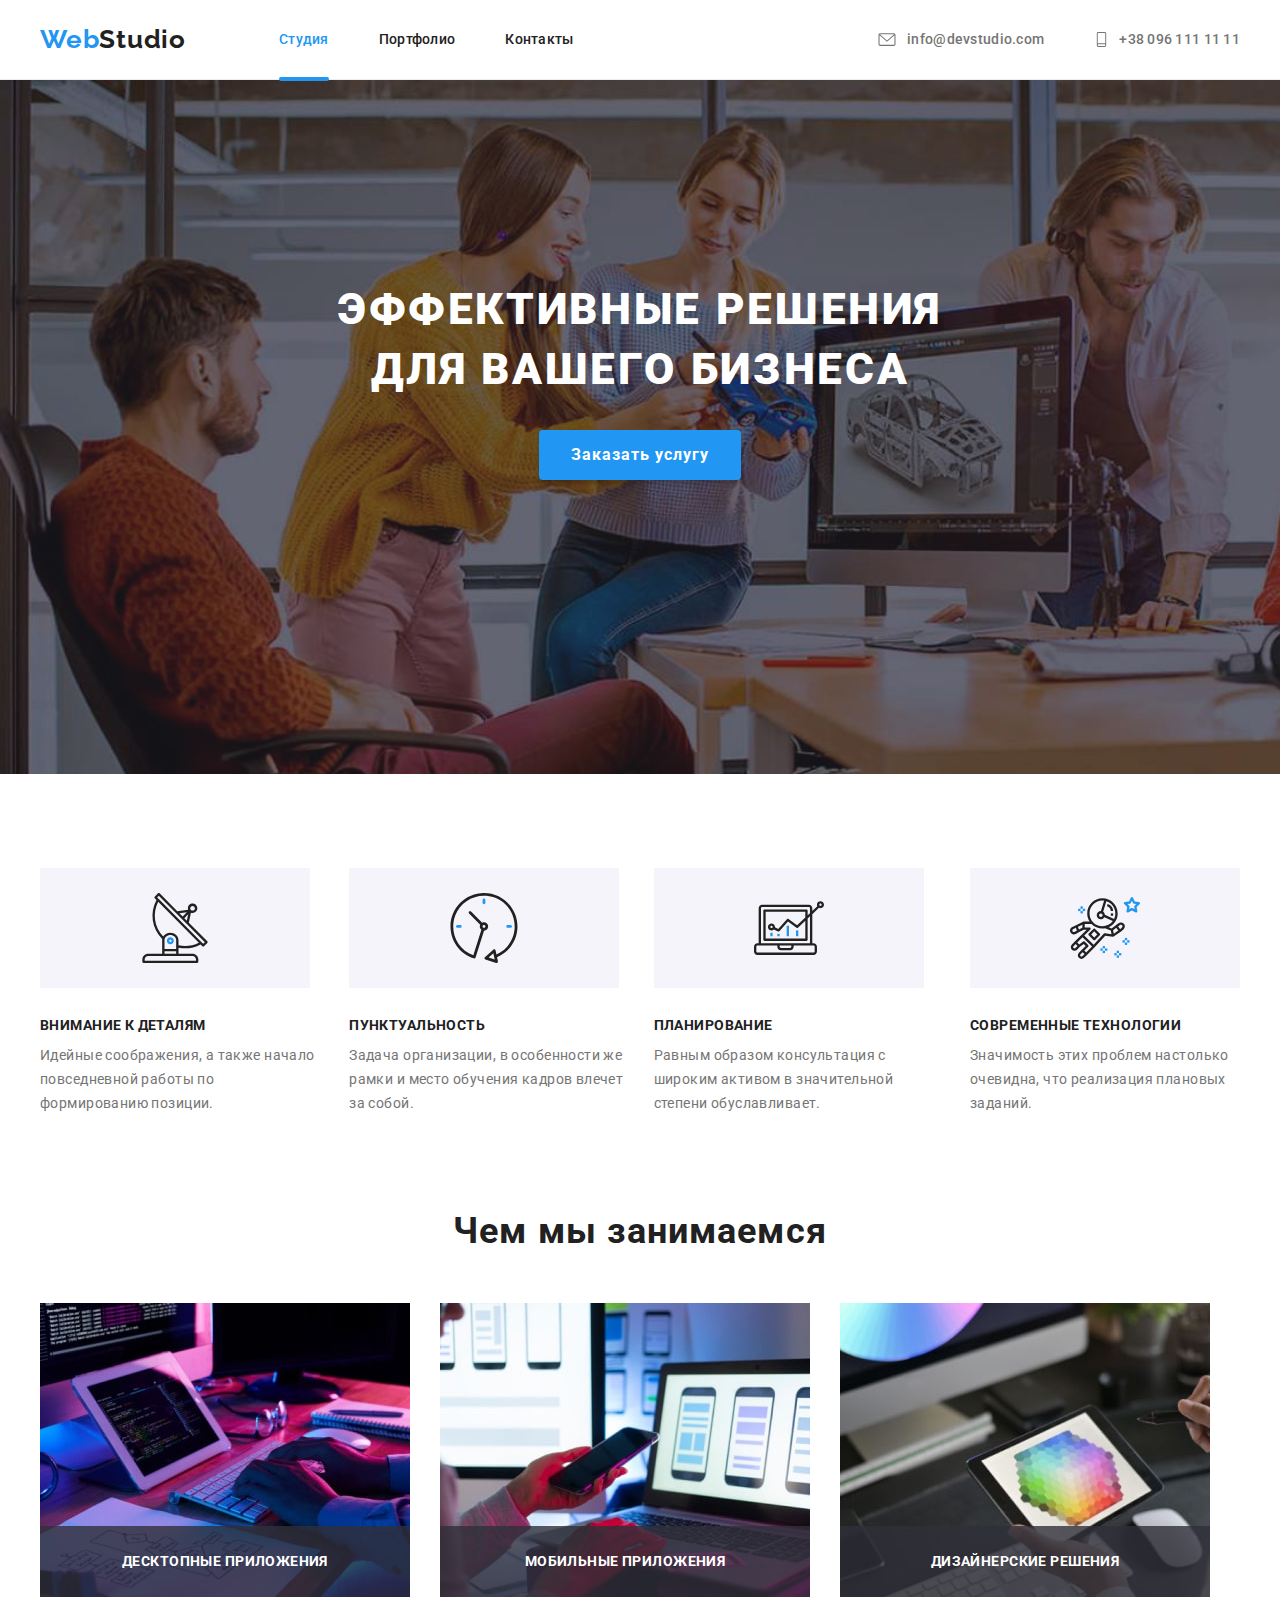
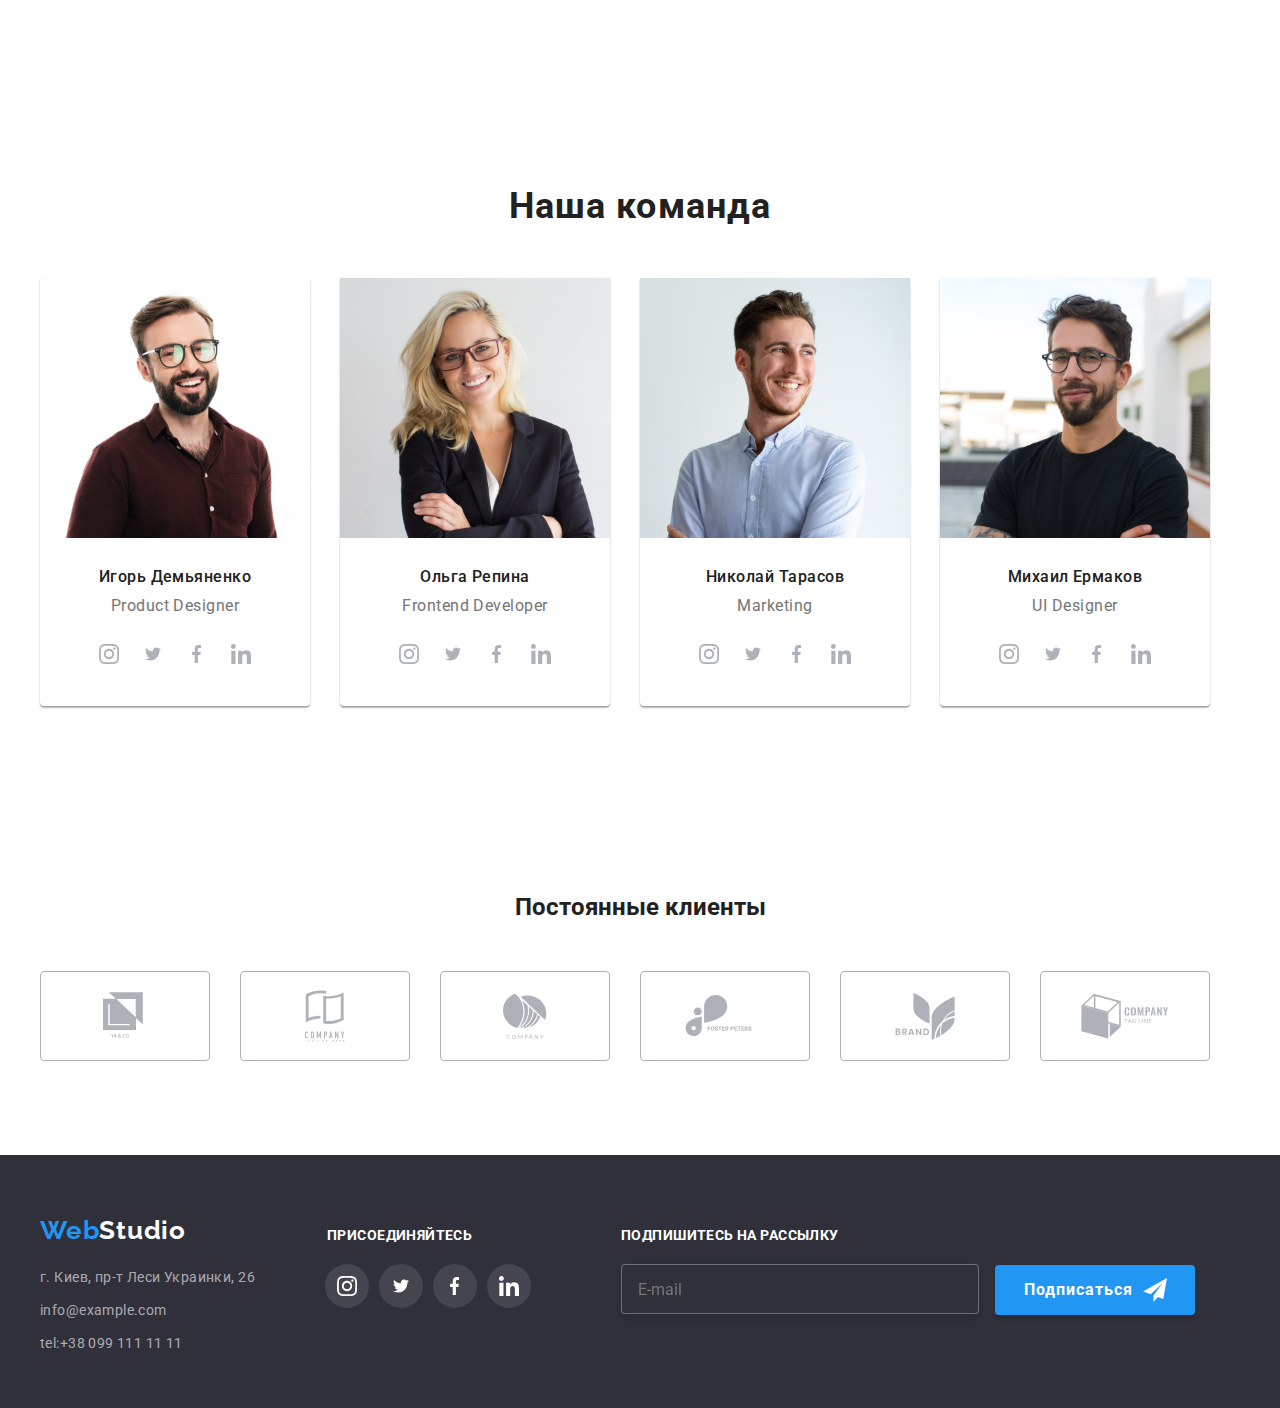
==== commit fcc25942: "1" ====
--- a/index.html
+++ b/index.html
@@ -17,7 +17,7 @@
     <nav class="nav">
       <ul class="nav-list">
         <li class="nav-item"><a href="./" class="nav-link current">Студия</a></li>
-        <li class="nav-item"><a href="./portfolio/portfolio.html" class="nav-link">Портфолио</a></li>
+        <li class="nav-item"><a href="./portfolio.html" class="nav-link">Портфолио</a></li>
         <li class="nav-item"><a href="#our-team" class="nav-link">Контакты</a></li>
       </ul>
     </nav>
--- a/css/main.min.css
+++ b/css/main.min.css
@@ -1,2 +1,2 @@
-html{-webkit-box-sizing:border-box;box-sizing:border-box}*,*::before,*::after{-webkit-box-sizing:inherit;box-sizing:inherit;margin:0;padding:0}body{color:#757575;font-family:"Roboto", sans-serif}img{display:block}h1,h2,h3,h4,h5,h6{color:#212121;font-weight:700;margin-top:0;margin-bottom:0}a{text-decoration:none}button{border:0}ul{-webkit-padding-start:0px;padding-inline-start:0px;margin:0px;padding:0px}li{-webkit-padding-start:0px;padding-inline-start:0px;list-style-type:none}p{margin-top:0;margin-bottom:0}input{margin:0;padding:0}.container{margin:0 auto;width:1230px;padding-left:15px;padding-right:15px}.instagram-icon{width:20px;height:20px}.twitter-icon{width:20px;height:16px}.facebook-icon{width:10px;height:20px}.linkedin-icon{width:20px;height:20px}.header{margin-top:24px;padding-bottom:24px;border-bottom:1px solid #ececec}.header-container{display:-webkit-box;display:-ms-flexbox;display:flex;-webkit-box-align:center;-ms-flex-align:center;align-items:center;-webkit-box-pack:center;-ms-flex-pack:center;justify-content:center}.logo{font-family:Raleway;font-weight:700;font-size:26px;line-height:1.2;letter-spacing:0.03em;color:#2196f3}.logo-accent{color:#212121}.nav{margin-left:93px}.nav-list{display:-webkit-box;display:-ms-flexbox;display:flex}.nav-list .nav-item+.nav-item{margin-left:50px}.nav-link{position:relative;font-weight:500;font-size:14px;line-height:1.2;letter-spacing:0.02em;color:#212121}.nav-link:hover,.nav-link:focus{color:#2196f3;-webkit-transition:cubic-bezier(0.4, 0, 0.2, 1);transition:cubic-bezier(0.4, 0, 0.2, 1);-webkit-transition-duration:250ms;transition-duration:250ms}.nav-link.current{color:#2196f3}.nav-link.current::after{display:block;content:"";margin-top:28px;width:100%;height:4px;background-color:#2196f3;border-radius:4px;position:absolute}.nav-link.current:hover::after{width:100%}.contacts-link{display:-webkit-box;display:-ms-flexbox;display:flex;-webkit-box-align:center;-ms-flex-align:center;align-items:center;color:#757575}.contacts-link:hover,.contacts-link:focus{-webkit-transition:cubic-bezier(0.4, 0, 0.2, 1);transition:cubic-bezier(0.4, 0, 0.2, 1);-webkit-transition-duration:250ms;transition-duration:250ms;color:#2196f3}.contacts-link:hover .contacts-icon,.contacts-link:focus .contacts-icon{-webkit-transition:cubic-bezier(0.4, 0, 0.2, 1);transition:cubic-bezier(0.4, 0, 0.2, 1);-webkit-transition-duration:250ms;transition-duration:250ms;fill:#2196f3}.contacts{display:-webkit-box;display:-ms-flexbox;display:flex;margin-left:auto;font-weight:500;font-size:14px;line-height:1.2;letter-spacing:0.02em;-webkit-columns:#757575;columns:#757575}.contacts .contacts-item+.contacts-item{margin-left:50px}.contacts-icon,.contacts-icon{fill:#757575}.mail-icon{width:20px;height:17px}.tel-icon{width:15px;height:17px}.contacts-text{margin-left:10px}.portfolio{margin-bottom:94px}.portfolio-title{display:none}.portfolio-btn-list{display:-webkit-box;display:-ms-flexbox;display:flex;-webkit-box-align:center;-ms-flex-align:center;align-items:center;-webkit-box-pack:center;-ms-flex-pack:center;justify-content:center;margin-top:94px;margin-bottom:50px}.portfolio-btn-list .portfolio-item+.portfolio-item{margin-left:8px}.portfolio-btn-list button:hover,.portfolio-btn-list button:focus{background-color:#2196f3;color:#fff;cursor:pointer;-webkit-box-shadow:0px 3px 1px rgba(0,0,0,0.1),0px 1px 2px rgba(0,0,0,0.08),0px 2px 2px rgba(0,0,0,0.12);box-shadow:0px 3px 1px rgba(0,0,0,0.1),0px 1px 2px rgba(0,0,0,0.08),0px 2px 2px rgba(0,0,0,0.12);border-radius:4px;-webkit-transition:cubic-bezier(0.4, 0, 0.2, 1);transition:cubic-bezier(0.4, 0, 0.2, 1);-webkit-transition-duration:250ms;transition-duration:250ms}.portfolio-btn{font-weight:500;font-size:16px;line-height:1.62em;text-align:center;letter-spacing:0.03em;background-color:#f5f4fa;padding:6px 22px;border-radius:4%}.examples{display:none}.examples-list{display:-webkit-box;display:-ms-flexbox;display:flex;-ms-flex-wrap:wrap;flex-wrap:wrap}.examples-list .examples-item:hover{-webkit-box-sizing:border-box;box-sizing:border-box;-webkit-box-shadow:0px 1px 1px rgba(0,0,0,0.12),0px 4px 4px rgba(0,0,0,0.06),1px 4px 6px rgba(0,0,0,0.16);box-shadow:0px 1px 1px rgba(0,0,0,0.12),0px 4px 4px rgba(0,0,0,0.06),1px 4px 6px rgba(0,0,0,0.16);-webkit-transition:cubic-bezier(0.4, 0, 0.2, 1);transition:cubic-bezier(0.4, 0, 0.2, 1);-webkit-transition-duration:250ms;transition-duration:250ms}.examples-list .examples-item:not(:nth-last-child(-n+3)){margin-bottom:30px}.examples-list .examples-title{font-size:18px;line-height:2em;letter-spacing:0.06em;margin-left:24px}.examples-list .examples-item{border:1px solid #eeeeee;width:372px}.examples-list .examples-item:not(:nth-child(3n)){margin-right:30px}.examples-list .examples-item:hover .examples-text{opacity:1;-webkit-transform:translatey(0);transform:translatey(0)}.examples-subtitle{font-size:16px;margin-left:24px;line-height:1.87em;letter-spacing:0.03em;margin-bottom:20px}.examples-container{position:relative;overflow:hidden}.examples-text{position:absolute;top:0;left:0;width:100%;height:100%;padding-top:63px;padding-right:23px;padding-left:23px;font-family:Roboto;font-size:18px;line-height:1.56em;letter-spacing:0.03em;color:#fff;background-color:#2196f3;opacity:0;-webkit-transform:translateY(100%);transform:translateY(100%);-webkit-transition:cubic-bezier(0.4, 0, 0.2, 1);transition:cubic-bezier(0.4, 0, 0.2, 1);-webkit-transition-duration:250ms;transition-duration:250ms}.footer{background-color:#2f303a}.wrapper{display:-webkit-box;display:-ms-flexbox;display:flex}.footer-logo{padding-top:60px;margin-bottom:20px}.footer-logo-accent{color:#fff}.footer-address-text{display:block;font-size:14px;line-height:1.71;letter-spacing:0.03em;color:rgba(255,255,255,0.6);margin-bottom:9px}.footer-contacts-mail{display:block;margin-bottom:9px}.footer-mail-text,.footer-tel-text{font-size:14px;line-height:1.71;letter-spacing:0.03em;color:rgba(255,255,255,0.6)}.join-us{display:block;font-weight:700;font-size:14px;margin-top:72px;margin-left:72px;margin-bottom:20px;line-height:1.2;letter-spacing:0.03em;text-transform:uppercase;color:#fff}.footer-social-list{display:-webkit-inline-box;display:-ms-inline-flexbox;display:inline-flex;border-radius:50%;margin-left:70px;margin-bottom:100px}.footer-social-list .footer-social-item+.footer-social-item{margin-left:10px}.footer-social-link{width:44px;height:44px;display:-webkit-box;display:-ms-flexbox;display:flex;-webkit-box-align:center;-ms-flex-align:center;align-items:center;-webkit-box-pack:center;-ms-flex-pack:center;justify-content:center}.footer-social-icon{fill:#fff}.footer-social-item{background-color:rgba(255,255,255,0.1);border-radius:50%}.footer-social-item:hover{background-color:#2196f3;border-radius:50%;-webkit-transition:cubic-bezier(0.4, 0, 0.2, 1);transition:cubic-bezier(0.4, 0, 0.2, 1);-webkit-transition-duration:250ms;transition-duration:250ms}.footer-social-item:hover .social-icon{fill:#fff;-webkit-transition:cubic-bezier(0.4, 0, 0.2, 1);transition:cubic-bezier(0.4, 0, 0.2, 1);-webkit-transition-duration:250ms;transition-duration:250ms}.subscribe{margin-left:90px;margin-top:72px}.subscribe-input{width:358px;height:50px;padding-left:16px;color:#757575;background:#2f303a;border:1px solid rgba(255,255,255,0.3);-webkit-box-sizing:border-box;box-sizing:border-box;-webkit-filter:drop-shadow(0px 4px 4px rgba(0,0,0,0.15));filter:drop-shadow(0px 4px 4px rgba(0,0,0,0.15));border-radius:4px}.subscribe-label{display:block;margin-bottom:20px;font-weight:700;font-size:14px;line-height:1.2;letter-spacing:0.03em;text-transform:uppercase;color:#fff}.subscribe-btn{display:-webkit-inline-box;display:-ms-inline-flexbox;display:inline-flex;position:relative;width:200px;height:50px;margin-left:12px;font-weight:700;font-size:16px;line-height:1.87;-webkit-box-align:center;-ms-flex-align:center;align-items:center;text-align:center;letter-spacing:0.06em;color:#fff;background:#2196f3;background-position:160px center;-webkit-box-shadow:0px 4px 4px rgba(0,0,0,0.15);box-shadow:0px 4px 4px rgba(0,0,0,0.15);border-radius:4px;cursor:pointer}.subscribe-btn-text{margin-left:29px;margin-right:10px}
+html{-webkit-box-sizing:border-box;box-sizing:border-box}*,*::before,*::after{-webkit-box-sizing:inherit;box-sizing:inherit;margin:0;padding:0}body{color:#757575;font-family:"Roboto", sans-serif}img{display:block}h1,h2,h3,h4,h5,h6{color:#212121;font-weight:700;margin-top:0;margin-bottom:0}a{text-decoration:none}button{border:0}ul{-webkit-padding-start:0px;padding-inline-start:0px;margin:0px;padding:0px}li{-webkit-padding-start:0px;padding-inline-start:0px;list-style-type:none}p{margin-top:0;margin-bottom:0}input{margin:0;padding:0}.container{margin:0 auto;width:1230px;padding-left:15px;padding-right:15px}.instagram-icon{width:20px;height:20px}.twitter-icon{width:20px;height:16px}.facebook-icon{width:10px;height:20px}.linkedin-icon{width:20px;height:20px}.header{margin-top:24px;padding-bottom:24px;border-bottom:1px solid #ececec}.header-container{display:-webkit-box;display:-ms-flexbox;display:flex;-webkit-box-align:center;-ms-flex-align:center;align-items:center;-webkit-box-pack:center;-ms-flex-pack:center;justify-content:center}.logo{font-family:Raleway;font-weight:700;font-size:26px;line-height:1.2;letter-spacing:0.03em;color:#2196f3}.logo-accent{color:#212121}.nav{margin-left:93px}.nav-list{display:-webkit-box;display:-ms-flexbox;display:flex}.nav-list .nav-item+.nav-item{margin-left:50px}.nav-link{position:relative;font-weight:500;font-size:14px;line-height:1.2;letter-spacing:0.02em;color:#212121}.nav-link:hover,.nav-link:focus{color:#2196f3;-webkit-transition:cubic-bezier(0.4, 0, 0.2, 1);transition:cubic-bezier(0.4, 0, 0.2, 1);-webkit-transition-duration:250ms;transition-duration:250ms}.nav-link.current{color:#2196f3}.nav-link.current::after{display:block;content:"";margin-top:28px;width:100%;height:4px;background-color:#2196f3;border-radius:4px;position:absolute}.nav-link.current:hover::after{width:100%}.contacts-link{display:-webkit-box;display:-ms-flexbox;display:flex;-webkit-box-align:center;-ms-flex-align:center;align-items:center;color:#757575}.contacts-link:hover,.contacts-link:focus{-webkit-transition:cubic-bezier(0.4, 0, 0.2, 1);transition:cubic-bezier(0.4, 0, 0.2, 1);-webkit-transition-duration:250ms;transition-duration:250ms;color:#2196f3}.contacts-link:hover .contacts-icon,.contacts-link:focus .contacts-icon{-webkit-transition:cubic-bezier(0.4, 0, 0.2, 1);transition:cubic-bezier(0.4, 0, 0.2, 1);-webkit-transition-duration:250ms;transition-duration:250ms;fill:#2196f3}.contacts{display:-webkit-box;display:-ms-flexbox;display:flex;margin-left:auto;font-weight:500;font-size:14px;line-height:1.2;letter-spacing:0.02em;-webkit-columns:#757575;columns:#757575}.contacts .contacts-item+.contacts-item{margin-left:50px}.contacts-icon,.contacts-icon{fill:#757575}.mail-icon{width:20px;height:17px}.tel-icon{width:15px;height:17px}.contacts-text{margin-left:10px}.hero{text-align:center;padding-bottom:94px;padding-top:200px;background-image:url(../img/hero/img-overlay.svg),url(../img/hero/hero-img.jpg);background-repeat:no-repeat;background-size:cover}.hero-title{color:#fff;font-weight:900;font-size:44px;line-height:1.36em;letter-spacing:0.06em;text-transform:uppercase;margin-bottom:30px}.hero-btn{font-weight:700;font-size:16px;line-height:1.87;letter-spacing:0.06em;padding:10px 32px;margin-bottom:200px;color:#fff;background-color:#2196f3;-webkit-box-shadow:0px 4px 4px rgba(0,0,0,0.15);box-shadow:0px 4px 4px rgba(0,0,0,0.15);border-radius:4px;cursor:pointer}.backdrop{position:fixed;top:0;left:0;width:100%;height:100%;background-color:rgba(0,0,0,0.2);z-index:3}.backdrop.is-hidden{opacity:0;pointer-events:none}.order{position:absolute;top:50%;left:50%;-webkit-transform:translate(-50%, -50%);transform:translate(-50%, -50%);-webkit-animation:animate 100ms;animation:animate 100ms;width:528px;height:581px;text-align:left;background-color:#fff;-webkit-box-shadow:0px 1px 3px rgba(0,0,0,0.12),0px 1px 1px rgba(0,0,0,0.14),0px 2px 1px rgba(0,0,0,0.2);box-shadow:0px 1px 3px rgba(0,0,0,0.12),0px 1px 1px rgba(0,0,0,0.14),0px 2px 1px rgba(0,0,0,0.2);border-radius:4px}.order::before{content:""}.order-form-title{margin-top:40px;margin-bottom:30px;font-weight:700;font-size:20px;line-height:1.2;text-align:center;letter-spacing:0.03em;color:#212121}.form-field{position:relative;width:448px;margin:0 auto 10px}.form-label{font-size:12px;line-height:1.2;letter-spacing:0.01em;color:#757575}.form-input{width:100%;height:40px;padding-left:35px;border:1px solid rgba(33,33,33,0.2);-webkit-box-sizing:border-box;box-sizing:border-box;border-radius:4px;font-size:14px;line-height:1.71;letter-spacing:0.03em;color:#757575}.form-input{outline:none}.form-input.name:hover,.form-input.name:focus{border-color:#2196f3;-webkit-transition:cubic-bezier(0.4, 0, 0.2, 1);transition:cubic-bezier(0.4, 0, 0.2, 1);-webkit-transition-duration:250ms;transition-duration:250ms}.form-input.name:hover+.modal-name-img,.form-input.name:focus+.modal-name-img{fill:#2196f3;-webkit-transition:cubic-bezier(0.4, 0, 0.2, 1);transition:cubic-bezier(0.4, 0, 0.2, 1);-webkit-transition-duration:250ms;transition-duration:250ms}.form-input.email:hover,.form-input.email:focus{border-color:#2196f3;-webkit-transition:cubic-bezier(0.4, 0, 0.2, 1);transition:cubic-bezier(0.4, 0, 0.2, 1);-webkit-transition-duration:250ms;transition-duration:250ms}.form-input.email:hover+.modal-email-img,.form-input.email:focus+.modal-email-img{fill:#2196f3;-webkit-transition:cubic-bezier(0.4, 0, 0.2, 1);transition:cubic-bezier(0.4, 0, 0.2, 1);-webkit-transition-duration:250ms;transition-duration:250ms}.form-input.tel:hover,.form-input.tel:focus{border-color:#2196f3;-webkit-transition:cubic-bezier(0.4, 0, 0.2, 1);transition:cubic-bezier(0.4, 0, 0.2, 1);-webkit-transition-duration:250ms;transition-duration:250ms}.form-input.tel:hover+.modal-tel-img,.form-input.tel:focus+.modal-tel-img{fill:#2196f3;-webkit-transition:cubic-bezier(0.4, 0, 0.2, 1);transition:cubic-bezier(0.4, 0, 0.2, 1);-webkit-transition-duration:250ms;transition-duration:250ms}.modal-name-img{position:absolute;top:32px;left:15px;width:12px;height:12px}.modal-tel-img{position:absolute;top:32px;left:15px;width:13px;height:13px}.modal-email-img{position:absolute;top:32px;left:15px;width:15px;height:12px}.send-order{margin-top:30px;text-align:center}.send-order-btn{padding:10px 56px;font-weight:700;font-size:16px;line-height:1.87;letter-spacing:0.06em;color:#fff;background:#2196f3;-webkit-box-shadow:0px 4px 4px rgba(0,0,0,0.15);box-shadow:0px 4px 4px rgba(0,0,0,0.15);border-radius:4px;cursor:pointer}.form-field{position:relative}.checkbox-input{position:absolute;-webkit-appearance:none;-moz-appearance:none;appearance:none}.checkbox-input:checked+.checkbox-icon{background-color:var(--accent-color);background-image:url(../img/modal/checkbox.svg);background-repeat:no-repeat;background-size:contain;background-origin:border-box;border-color:#2196f3}.checkbox-label{font-size:14px;line-height:1.71;letter-spacing:0.03em;color:#757575}.checkbox-icon{display:inline-block;width:16px;height:15px;margin-right:9px;border:1px solid #000;border-radius:4px}.license-accent{color:#2196f3;text-decoration:underline}.text-area{width:448px;height:120px;padding:12px 16px;resize:none}@-webkit-keyframes animate{0%{-webkit-transform:scale(0);transform:scale(0)}50%{-webkit-transform:scale(0.5);transform:scale(0.5)}100%{-webkit-transform:scale(1);transform:scale(1)}}@keyframes animate{0%{-webkit-transform:scale(0);transform:scale(0)}50%{-webkit-transform:scale(0.5);transform:scale(0.5)}100%{-webkit-transform:scale(1);transform:scale(1)}}.close-btn{position:absolute;top:8px;right:8px;width:30px;height:30px;background-color:#fff;border:1px solid rgba(0,0,0,0.1);border-radius:50%;cursor:pointer}.close-btn:hover .close-img{fill:#2196f3}.close-img{position:absolute;top:50%;left:50%;-webkit-transform:translate(-50%, -50%);transform:translate(-50%, -50%);width:11px;height:11px;fill:#212121}.close-order{width:11px;height:11px;fill:#000000}.feature{padding-top:94px;padding-bottom:94px}.feature-main-title{display:none}.feature-list{display:-webkit-box;display:-ms-flexbox;display:flex}.feature-list .feature-item::before{content:"";display:-webkit-inline-box;display:-ms-inline-flexbox;display:inline-flex;width:270px;height:120px;margin-bottom:30px}.feature-list .attention::before{content:"";background-color:#f5f4fa;background-image:url(../img/feature/feature-1.svg);background-repeat:no-repeat;background-position:center}.feature-list .punctuality::before{content:"";background-color:#f5f4fa;background-image:url(../img/feature/feature-2.svg);background-repeat:no-repeat;background-position:center}.feature-list .planning::before{content:"";background-color:#f5f4fa;background-image:url(../img/feature/feature-3.svg);background-repeat:no-repeat;background-position:center}.feature-list .technologies::before{content:"";background-color:#f5f4fa;background-image:url(../img/feature/feature-4.svg);background-repeat:no-repeat;background-position:center}.feature-list .feature-item+.feature-item{margin-left:30px}.feature-title{font-weight:700;margin-bottom:10px;font-size:14px;line-height:1.14em;letter-spacing:0.03em;text-transform:uppercase}.feature-text{font-size:14px;line-height:1.71em;letter-spacing:0.03em}.what-we-do{padding-bottom:94px}.what-we-do-title{font-weight:700;font-size:36px;line-height:1.2em;text-align:center;letter-spacing:0.03em;margin-bottom:50px}.what-we-do-list{display:-webkit-box;display:-ms-flexbox;display:flex}.what-we-do-list .what-we-do-item+.what-we-do-item{margin-left:30px}.what-we-do-item{position:relative}.what-we-do-item-title{font-weight:700;font-size:14px;line-height:1.2em;text-align:center;letter-spacing:0.03em;text-transform:uppercase;color:#fff;position:absolute;left:0;bottom:0;width:100%;padding-top:27px;padding-bottom:27px;background-color:rgba(47,48,58,0.8)}.our-team{padding-bottom:94px;padding-top:94px;text-align:center;background-color:subBgColor}.our-team-title{font-weight:700;font-size:36px;line-height:1.2em;text-align:center;letter-spacing:0.03em;margin-bottom:50px}.our-team-list{display:-webkit-box;display:-ms-flexbox;display:flex}.our-team-list .our-team-item+.our-team-item{margin-left:30px}.our-team-list .our-team-item{width:270px;background:#fff;-webkit-box-shadow:0px 1px 3px rgba(0,0,0,0.12),0px 1px 1px rgba(0,0,0,0.14),0px 2px 1px rgba(0,0,0,0.2);box-shadow:0px 1px 3px rgba(0,0,0,0.12),0px 1px 1px rgba(0,0,0,0.14),0px 2px 1px rgba(0,0,0,0.2);border-radius:0px 0px 4px 4px}.our-team-list .our-team-item-title{font-weight:500;font-size:16px;line-height:1.18em;letter-spacing:0.03em;margin-top:30px;margin-left:auto;margin-bottom:10px;margin-right:auto}.our-team-list .our-team-item-text{font-size:16px;line-height:1.18;letter-spacing:0.03em;margin-bottom:16px}.our-team-social-list{display:-webkit-inline-box;display:-ms-inline-flexbox;display:inline-flex;border-radius:50%;margin-bottom:30px}.our-team-social-link{width:44px;height:44px;display:-webkit-box;display:-ms-flexbox;display:flex;-webkit-box-align:center;-ms-flex-align:center;align-items:center;-webkit-box-pack:center;-ms-flex-pack:center;justify-content:center}.social-icon{fill:#afb1b8}.our-team-social-item:hover{background-color:#2196f3;border-radius:50%;-webkit-transition:cubic-bezier(0.4, 0, 0.2, 1);transition:cubic-bezier(0.4, 0, 0.2, 1);-webkit-transition-duration:250ms;transition-duration:250ms}.our-team-social-item:hover .social-icon{fill:#fff;-webkit-transition:cubic-bezier(0.4, 0, 0.2, 1);transition:cubic-bezier(0.4, 0, 0.2, 1);-webkit-transition-duration:250ms;transition-duration:250ms}.customers{margin-top:94px;padding-bottom:94px}.customers-title{text-align:center;margin-bottom:50px}.customers-list{display:-webkit-inline-box;display:-ms-inline-flexbox;display:inline-flex}.customers-list .customers-item+.customers-item{margin-left:30px}.customers-item{display:-webkit-box;display:-ms-flexbox;display:flex;width:170px;height:90px;-webkit-box-align:center;-ms-flex-align:center;align-items:center;-webkit-box-pack:center;-ms-flex-pack:center;justify-content:center;border:1px solid #afb1b8;border-radius:4px}.customers-item:hover{border-color:#2196f3;-webkit-transition:cubic-bezier(0.4, 0, 0.2, 1);transition:cubic-bezier(0.4, 0, 0.2, 1);-webkit-transition-duration:250ms;transition-duration:250ms}.customers-item:hover .customers-icon{fill:#2196f3;-webkit-transition:cubic-bezier(0.4, 0, 0.2, 1);transition:cubic-bezier(0.4, 0, 0.2, 1);-webkit-transition-duration:250ms;transition-duration:250ms}.customers-link{display:-webkit-box;display:-ms-flexbox;display:flex;-webkit-box-align:center;-ms-flex-align:center;align-items:center;-webkit-box-pack:center;-ms-flex-pack:center;justify-content:center}.customers-icon{fill:#afb1b8}.ya-co{width:44px;height:49px}.comapny-tag-line-here{width:40px;height:52px}.company{width:44px;height:49px}.foster-peters{width:80px;height:42px}.brand{width:60px;height:47px}.company-tag-line{width:88px;height:45px}.footer{background-color:#2f303a}.wrapper{display:-webkit-box;display:-ms-flexbox;display:flex}.footer-logo{padding-top:60px;margin-bottom:20px}.footer-logo-accent{color:#fff}.footer-address-text{display:block;font-size:14px;line-height:1.71;letter-spacing:0.03em;color:rgba(255,255,255,0.6);margin-bottom:9px}.footer-contacts-mail{display:block;margin-bottom:9px}.footer-mail-text,.footer-tel-text{font-size:14px;line-height:1.71;letter-spacing:0.03em;color:rgba(255,255,255,0.6)}.join-us{display:block;font-weight:700;font-size:14px;margin-top:72px;margin-left:72px;margin-bottom:20px;line-height:1.2;letter-spacing:0.03em;text-transform:uppercase;color:#fff}.footer-social-list{display:-webkit-inline-box;display:-ms-inline-flexbox;display:inline-flex;border-radius:50%;margin-left:70px;margin-bottom:100px}.footer-social-list .footer-social-item+.footer-social-item{margin-left:10px}.footer-social-link{width:44px;height:44px;display:-webkit-box;display:-ms-flexbox;display:flex;-webkit-box-align:center;-ms-flex-align:center;align-items:center;-webkit-box-pack:center;-ms-flex-pack:center;justify-content:center}.footer-social-icon{fill:#fff}.footer-social-item{background-color:rgba(255,255,255,0.1);border-radius:50%}.footer-social-item:hover{background-color:#2196f3;border-radius:50%;-webkit-transition:cubic-bezier(0.4, 0, 0.2, 1);transition:cubic-bezier(0.4, 0, 0.2, 1);-webkit-transition-duration:250ms;transition-duration:250ms}.footer-social-item:hover .social-icon{fill:#fff;-webkit-transition:cubic-bezier(0.4, 0, 0.2, 1);transition:cubic-bezier(0.4, 0, 0.2, 1);-webkit-transition-duration:250ms;transition-duration:250ms}.subscribe{margin-left:90px;margin-top:72px}.subscribe-input{width:358px;height:50px;padding-left:16px;color:#757575;background:#2f303a;border:1px solid rgba(255,255,255,0.3);-webkit-box-sizing:border-box;box-sizing:border-box;-webkit-filter:drop-shadow(0px 4px 4px rgba(0,0,0,0.15));filter:drop-shadow(0px 4px 4px rgba(0,0,0,0.15));border-radius:4px}.subscribe-label{display:block;margin-bottom:20px;font-weight:700;font-size:14px;line-height:1.2;letter-spacing:0.03em;text-transform:uppercase;color:#fff}.subscribe-btn{display:-webkit-inline-box;display:-ms-inline-flexbox;display:inline-flex;position:relative;width:200px;height:50px;margin-left:12px;font-weight:700;font-size:16px;line-height:1.87;-webkit-box-align:center;-ms-flex-align:center;align-items:center;text-align:center;letter-spacing:0.06em;color:#fff;background:#2196f3;background-position:160px center;-webkit-box-shadow:0px 4px 4px rgba(0,0,0,0.15);box-shadow:0px 4px 4px rgba(0,0,0,0.15);border-radius:4px;cursor:pointer}.subscribe-btn-text{margin-left:29px;margin-right:10px}.portfolio{margin-bottom:94px}.portfolio-title{display:none}.portfolio-btn-list{display:-webkit-box;display:-ms-flexbox;display:flex;-webkit-box-align:center;-ms-flex-align:center;align-items:center;-webkit-box-pack:center;-ms-flex-pack:center;justify-content:center;margin-top:94px;margin-bottom:50px}.portfolio-btn-list .portfolio-item+.portfolio-item{margin-left:8px}.portfolio-btn-list button:hover,.portfolio-btn-list button:focus{background-color:#2196f3;color:#fff;cursor:pointer;-webkit-box-shadow:0px 3px 1px rgba(0,0,0,0.1),0px 1px 2px rgba(0,0,0,0.08),0px 2px 2px rgba(0,0,0,0.12);box-shadow:0px 3px 1px rgba(0,0,0,0.1),0px 1px 2px rgba(0,0,0,0.08),0px 2px 2px rgba(0,0,0,0.12);border-radius:4px;-webkit-transition:cubic-bezier(0.4, 0, 0.2, 1);transition:cubic-bezier(0.4, 0, 0.2, 1);-webkit-transition-duration:250ms;transition-duration:250ms}.portfolio-btn{font-weight:500;font-size:16px;line-height:1.62em;text-align:center;letter-spacing:0.03em;background-color:#f5f4fa;padding:6px 22px;border-radius:4%}.examples{display:none}.examples-list{display:-webkit-box;display:-ms-flexbox;display:flex;-ms-flex-wrap:wrap;flex-wrap:wrap}.examples-list .examples-item:hover{-webkit-box-sizing:border-box;box-sizing:border-box;-webkit-box-shadow:0px 1px 1px rgba(0,0,0,0.12),0px 4px 4px rgba(0,0,0,0.06),1px 4px 6px rgba(0,0,0,0.16);box-shadow:0px 1px 1px rgba(0,0,0,0.12),0px 4px 4px rgba(0,0,0,0.06),1px 4px 6px rgba(0,0,0,0.16);-webkit-transition:cubic-bezier(0.4, 0, 0.2, 1);transition:cubic-bezier(0.4, 0, 0.2, 1);-webkit-transition-duration:250ms;transition-duration:250ms}.examples-list .examples-item:not(:nth-last-child(-n+3)){margin-bottom:30px}.examples-list .examples-title{font-size:18px;line-height:2em;letter-spacing:0.06em;margin-left:24px}.examples-list .examples-item{border:1px solid #eeeeee;width:372px}.examples-list .examples-item:not(:nth-child(3n)){margin-right:30px}.examples-list .examples-item:hover .examples-text{opacity:1;-webkit-transform:translatey(0);transform:translatey(0)}.examples-subtitle{font-size:16px;margin-left:24px;line-height:1.87em;letter-spacing:0.03em;margin-bottom:20px}.examples-container{position:relative;overflow:hidden}.examples-text{position:absolute;top:0;left:0;width:100%;height:100%;padding-top:63px;padding-right:23px;padding-left:23px;font-family:Roboto;font-size:18px;line-height:1.56em;letter-spacing:0.03em;color:#fff;background-color:#2196f3;opacity:0;-webkit-transform:translateY(100%);transform:translateY(100%);-webkit-transition:cubic-bezier(0.4, 0, 0.2, 1);transition:cubic-bezier(0.4, 0, 0.2, 1);-webkit-transition-duration:250ms;transition-duration:250ms}
 /*# sourceMappingURL=main.min.css.map */